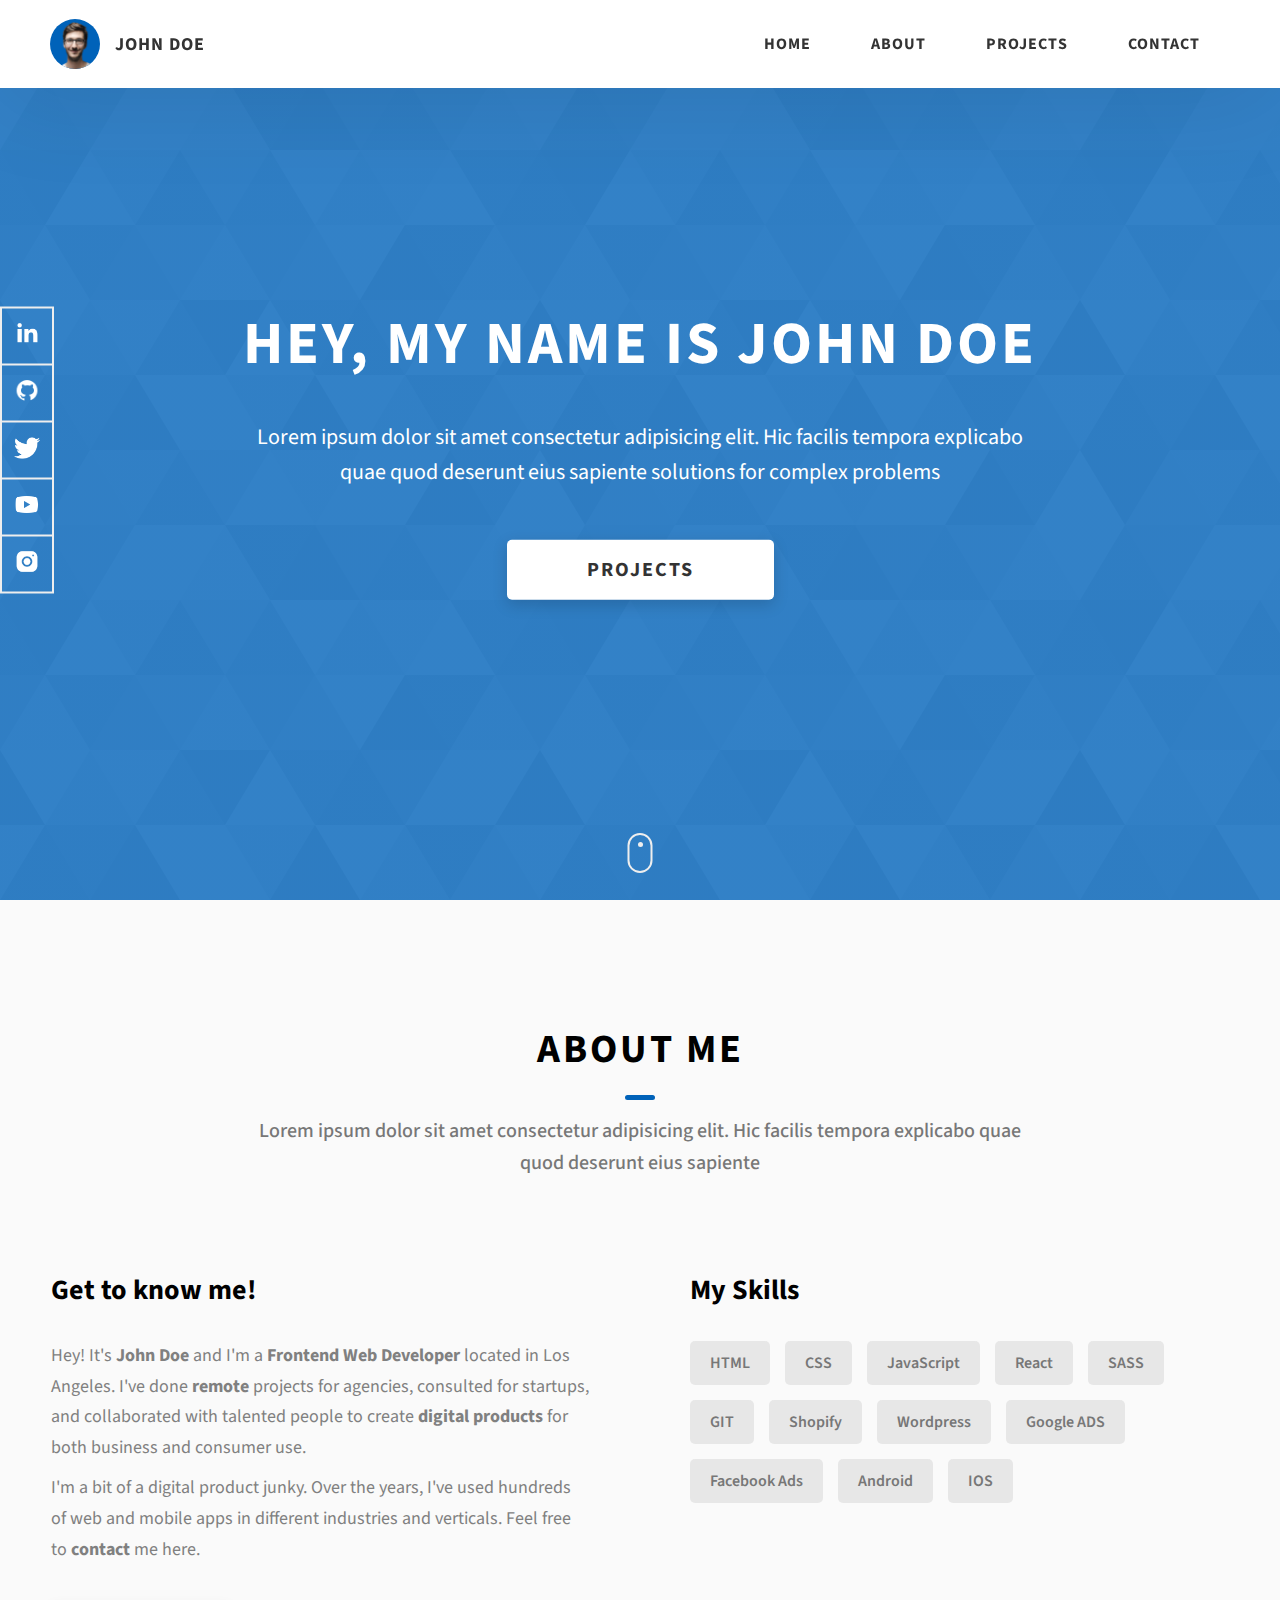
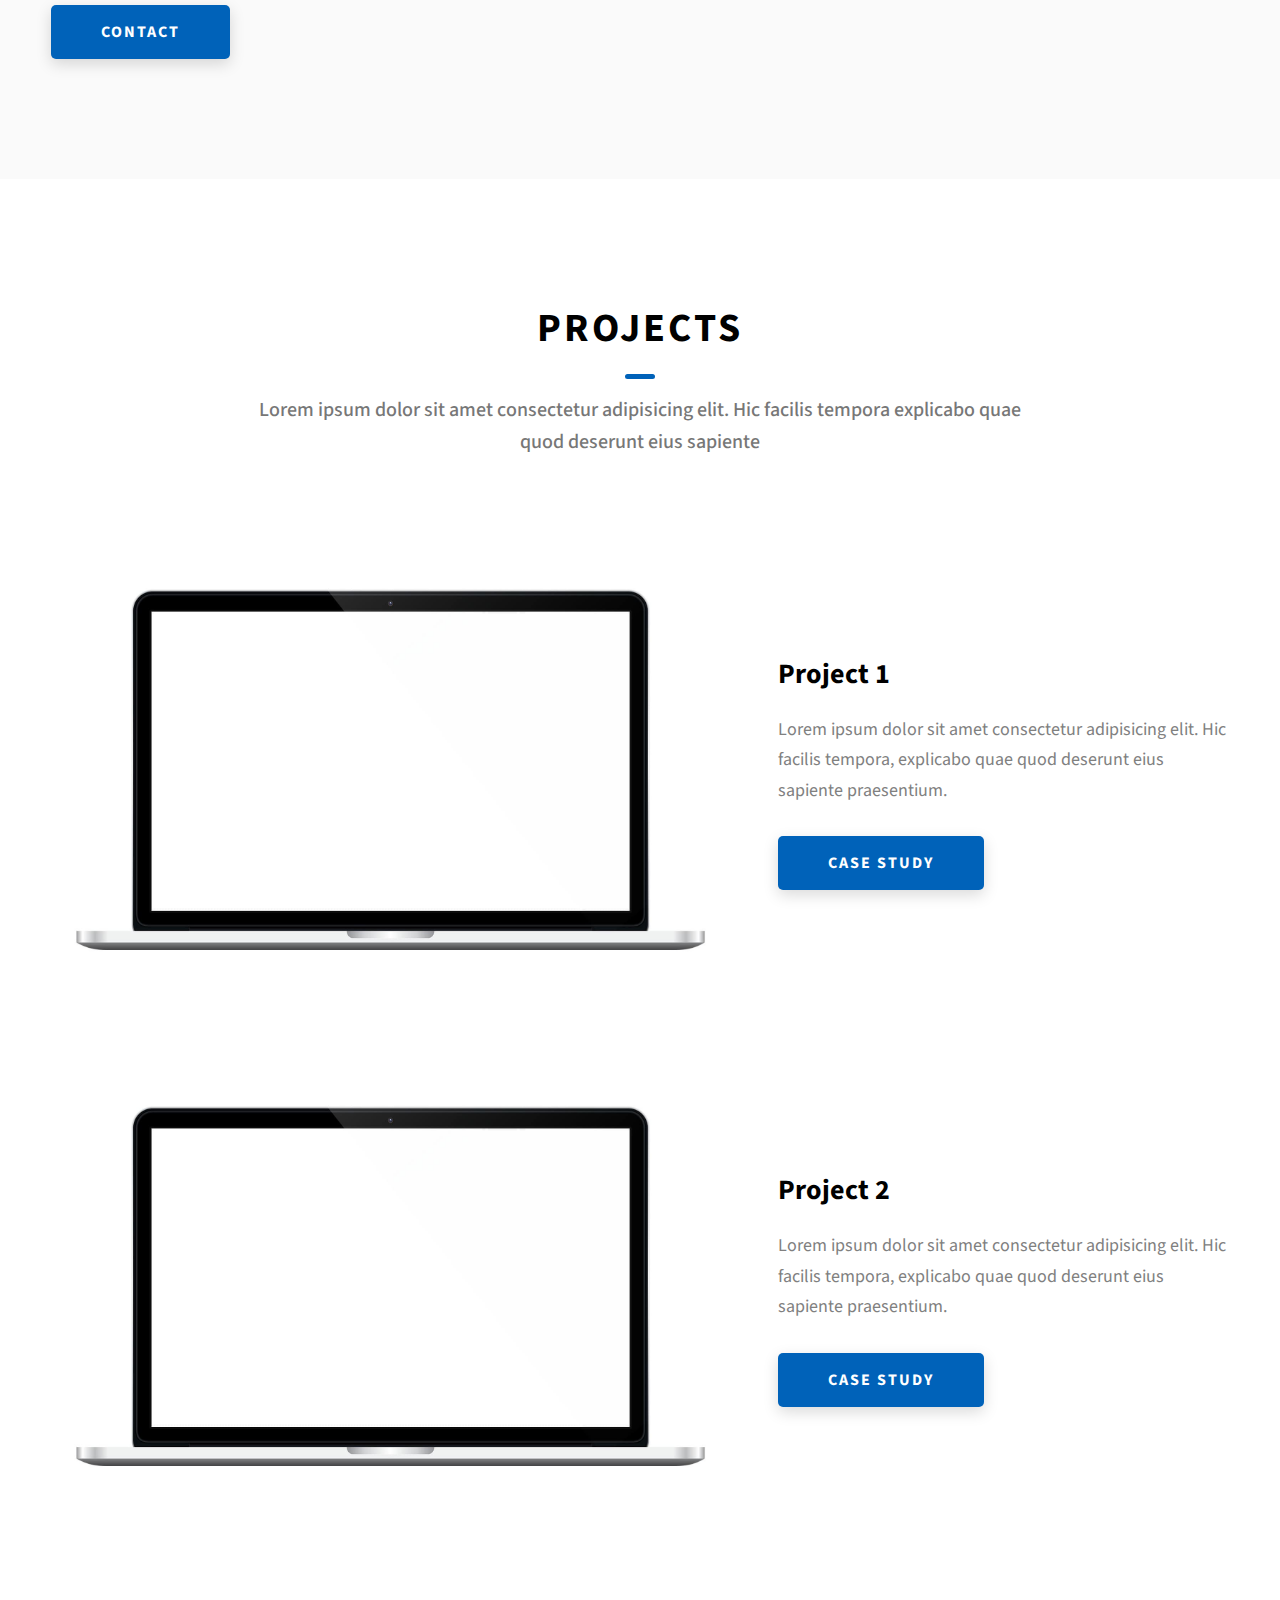
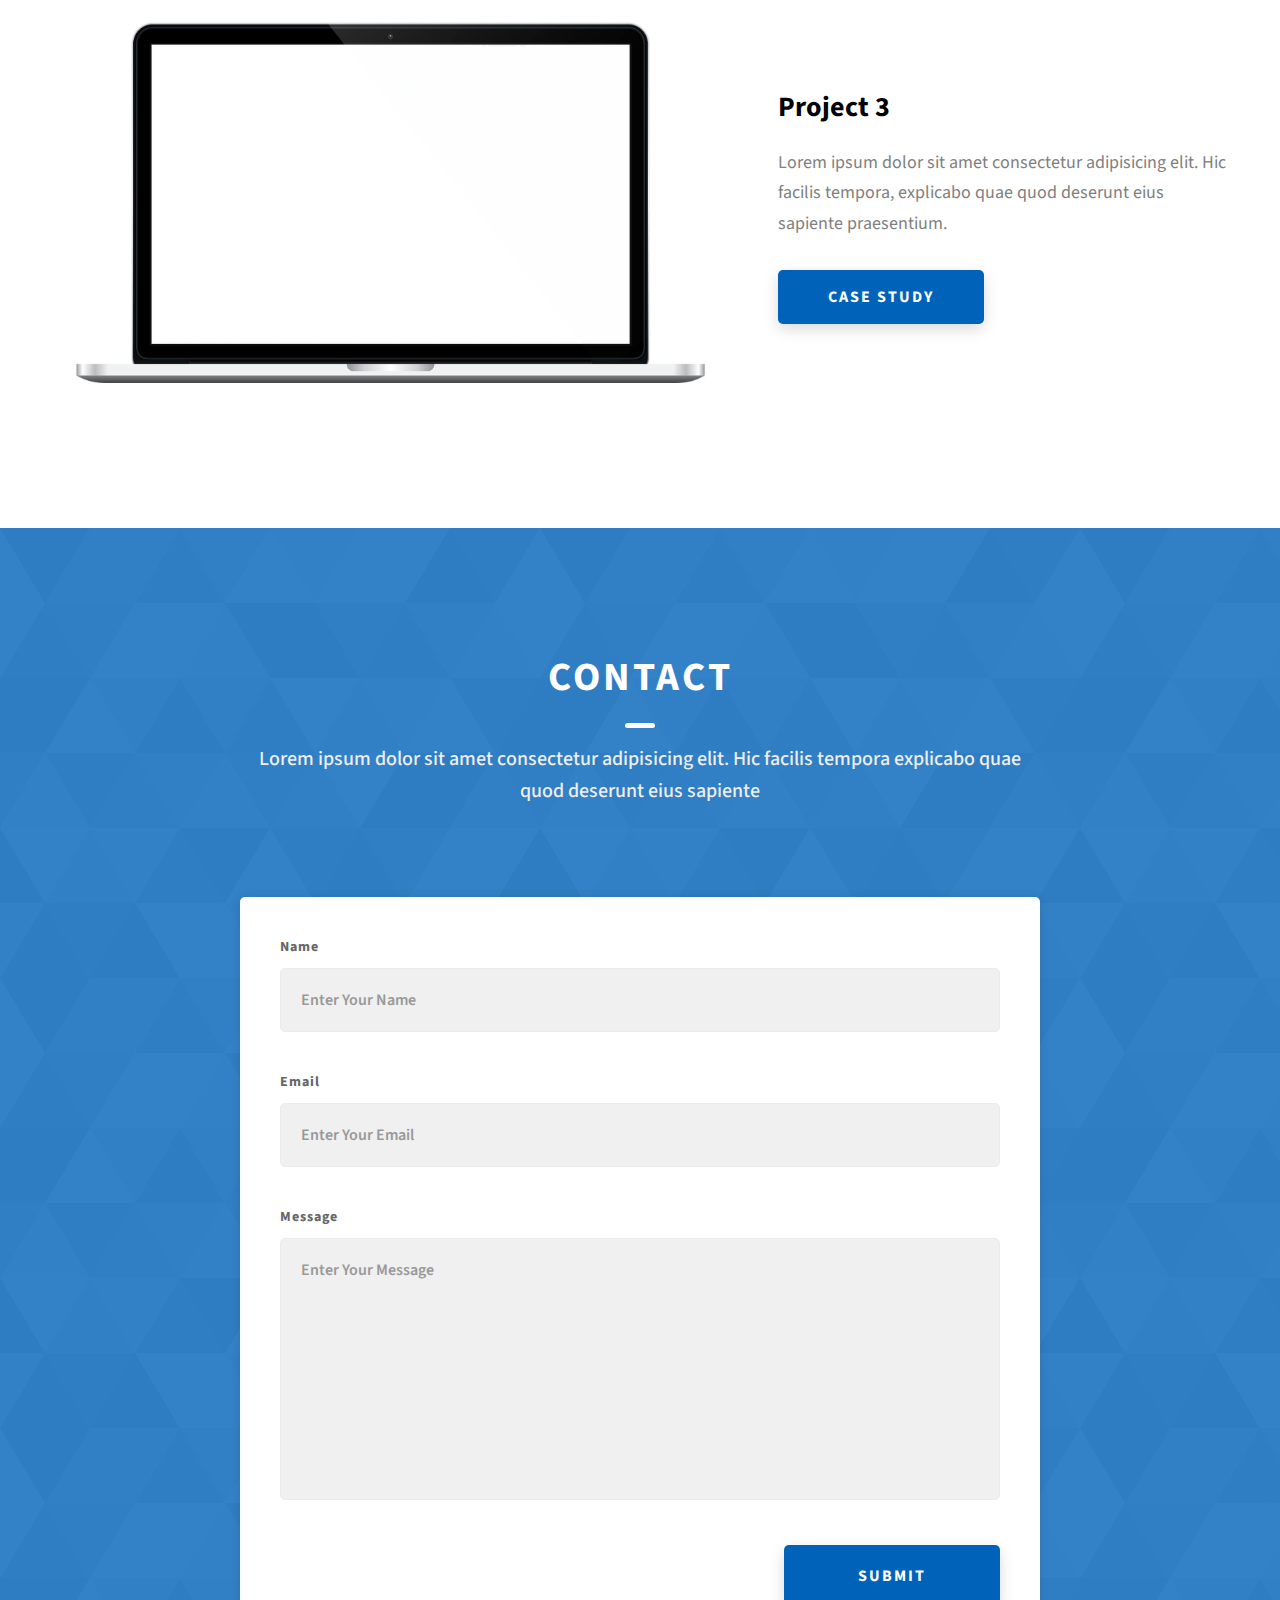
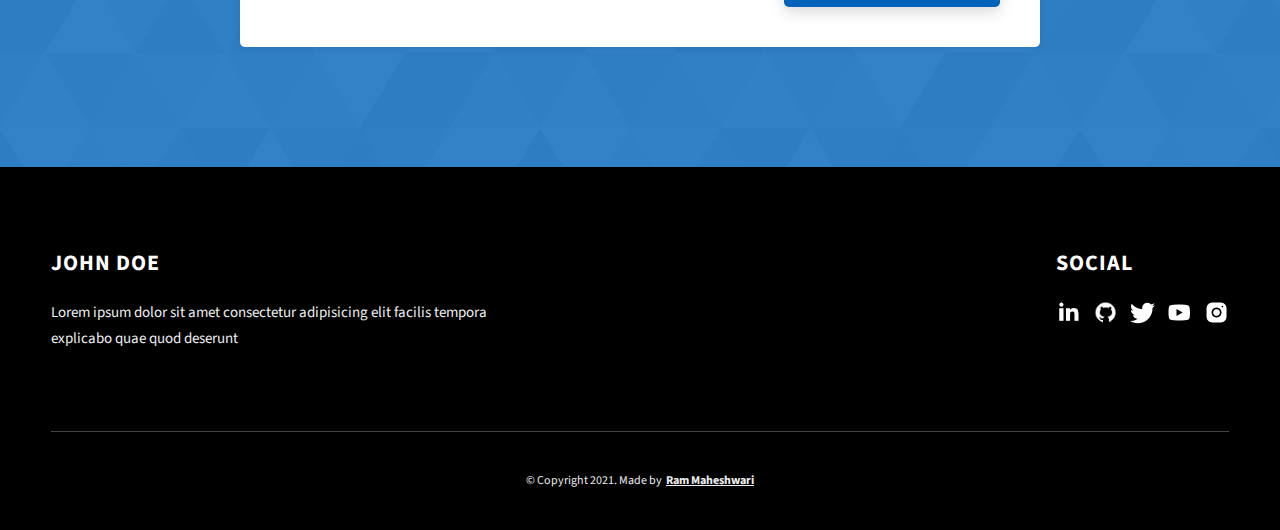
==== index.html @ 20dfd4c6 "initial" ====
<!DOCTYPE html>
<html lang="en">
  <head>
    <meta charset="UTF-8" />
    <meta name="viewport" content="width=device-width, initial-scale=1.0" />
    <meta http-equiv="X-UA-Compatible" content="ie=edge" />
    <title>Dopefolio</title>
    <meta name="description" content="Portfolio Template for Developer" />

    <link rel="stylesheet" href="css/style.css" />

    <link rel="preconnect" href="https://fonts.googleapis.com" />
    <link rel="preconnect" href="https://fonts.gstatic.com" crossorigin />
    <link
      href="https://fonts.googleapis.com/css2?family=Source+Sans+Pro:wght@400;600;700;900&display=swap"
      rel="stylesheet"
    />
  </head>
  <body>
    <header class="header">
      <div class="header__content">
        <div class="header__logo-container">
          <div class="header__logo-img-cont">
            <img
              src="./assets/png/john-doe.png"
              alt="Ram Maheshwari Logo Image"
              class="header__logo-img"
            />
          </div>
          <span class="header__logo-sub">John Doe</span>
        </div>
        <div class="header__main">
          <ul class="header__links">
            <li class="header__link-wrapper">
              <a href="./index.html" class="header__link"> Home </a>
            </li>
            <li class="header__link-wrapper">
              <a href="./index.html#about" class="header__link">About </a>
            </li>
            <li class="header__link-wrapper">
              <a href="./index.html#projects" class="header__link">
                Projects
              </a>
            </li>
            <li class="header__link-wrapper">
              <a href="./index.html#contact" class="header__link"> Contact </a>
            </li>
          </ul>
          <div class="header__main-ham-menu-cont">
            <img
              src="./assets/svg/ham-menu.svg"
              alt="hamburger menu"
              class="header__main-ham-menu"
            />
            <img
              src="./assets/svg/ham-menu-close.svg"
              alt="hamburger menu close"
              class="header__main-ham-menu-close d-none"
            />
          </div>
        </div>
      </div>
      <div class="header__sm-menu">
        <div class="header__sm-menu-content">
          <ul class="header__sm-menu-links">
            <li class="header__sm-menu-link">
              <a href="./index.html"> Home </a>
            </li>

            <li class="header__sm-menu-link">
              <a href="./index.html#about"> About </a>
            </li>

            <li class="header__sm-menu-link">
              <a href="./index.html#projects"> Projects </a>
            </li>

            <li class="header__sm-menu-link">
              <a href="./index.html#contact"> Contact </a>
            </li>
          </ul>
        </div>
      </div>
    </header>
    <section class="home-hero">
      <div class="home-hero__content">
        <h1 class="heading-primary">Hey, My name is John Doe</h1>
        <div class="home-hero__info">
          <p class="text-primary">
            Lorem ipsum dolor sit amet consectetur adipisicing elit. Hic facilis
            tempora explicabo quae quod deserunt eius sapiente solutions for
            complex problems
          </p>
        </div>
        <div class="home-hero__cta">
          <a href="./#projects" class="btn btn--bg">Projects</a>
        </div>
      </div>
      <div class="home-hero__socials">
        <div class="home-hero__social">
          <a href="#" class="home-hero__social-icon-link">
            <img
              src="./assets/png/linkedin-ico.png"
              alt="icon"
              class="home-hero__social-icon"
            />
          </a>
        </div>
        <div class="home-hero__social">
          <a href="#" class="home-hero__social-icon-link">
            <img
              src="./assets/png/github-ico.png"
              alt="icon"
              class="home-hero__social-icon"
            />
          </a>
        </div>
        <div class="home-hero__social">
          <a href="#" class="home-hero__social-icon-link">
            <img
              src="./assets/png/twitter-ico.png"
              alt="icon"
              class="home-hero__social-icon"
            />
          </a>
        </div>
        <div class="home-hero__social">
          <a href="#" class="home-hero__social-icon-link">
            <img
              src="./assets/png/yt-ico.png"
              alt="icon"
              class="home-hero__social-icon"
            />
          </a>
        </div>
        <div class="home-hero__social">
          <a
            href="#"
            class="home-hero__social-icon-link home-hero__social-icon-link--bd-none"
          >
            <img
              src="./assets/png/insta-ico.png"
              alt="icon"
              class="home-hero__social-icon"
            />
          </a>
        </div>
      </div>
      <div class="home-hero__mouse-scroll-cont">
        <div class="mouse"></div>
      </div>
    </section>
    <section id="about" class="about sec-pad">
      <div class="main-container">
        <h2 class="heading heading-sec heading-sec__mb-med">
          <span class="heading-sec__main">About Me</span>
          <span class="heading-sec__sub">
            Lorem ipsum dolor sit amet consectetur adipisicing elit. Hic facilis
            tempora explicabo quae quod deserunt eius sapiente
          </span>
        </h2>
        <div class="about__content">
          <div class="about__content-main">
            <h3 class="about__content-title">Get to know me!</h3>
            <div class="about__content-details">
              <p class="about__content-details-para">
                Hey! It's
                <strong>John Doe</strong>
                and I'm a <strong> Frontend Web Developer </strong> located in
                Los Angeles. I've done
                <strong> remote </strong>
                projects for agencies, consulted for startups, and collaborated
                with talented people to create
                <strong>digital products </strong>
                for both business and consumer use.
              </p>
              <p class="about__content-details-para">
                I'm a bit of a digital product junky. Over the years, I've used
                hundreds of web and mobile apps in different industries and
                verticals. Feel free to
                <strong>contact</strong> me here.
              </p>
            </div>
            <a href="./#contact" class="btn btn--med btn--theme dynamicBgClr"
              >Contact</a
            >
          </div>
          <div class="about__content-skills">
            <h3 class="about__content-title">My Skills</h3>
            <div class="skills">
              <div class="skills__skill">HTML</div>
              <div class="skills__skill">CSS</div>
              <div class="skills__skill">JavaScript</div>
              <div class="skills__skill">React</div>
              <div class="skills__skill">SASS</div>
              <div class="skills__skill">GIT</div>
              <div class="skills__skill">Shopify</div>
              <div class="skills__skill">Wordpress</div>
              <div class="skills__skill">Google ADS</div>
              <div class="skills__skill">Facebook Ads</div>
              <div class="skills__skill">Android</div>
              <div class="skills__skill">IOS</div>
            </div>
          </div>
        </div>
      </div>
    </section>
    <section id="projects" class="projects sec-pad">
      <div class="main-container">
        <h2 class="heading heading-sec heading-sec__mb-bg">
          <span class="heading-sec__main">Projects</span>
          <span class="heading-sec__sub">
            Lorem ipsum dolor sit amet consectetur adipisicing elit. Hic facilis
            tempora explicabo quae quod deserunt eius sapiente
          </span>
        </h2>

        <div class="projects__content">
          <div class="projects__row">
            <div class="projects__row-img-cont">
              <img
                src="./assets/jpeg/project-mockup-example.jpeg"
                alt="Software Screenshot"
                class="projects__row-img"
                loading="lazy"
              />
            </div>
            <div class="projects__row-content">
              <h3 class="projects__row-content-title">Project 1</h3>
              <p class="projects__row-content-desc">
                Lorem ipsum dolor sit amet consectetur adipisicing elit. Hic
                facilis tempora, explicabo quae quod deserunt eius sapiente
                praesentium.
              </p>
              <a
                href="./project-1.html"
                class="btn btn--med btn--theme dynamicBgClr"
                target="_blank"
                >Case Study</a
              >
            </div>
          </div>
          <div class="projects__row">
            <div class="projects__row-img-cont">
              <img
                src="./assets/jpeg/project-mockup-example.jpeg"
                alt="Software Screenshot"
                class="projects__row-img"
                loading="lazy"
              />
            </div>
            <div class="projects__row-content">
              <h3 class="projects__row-content-title">Project 2</h3>
              <p class="projects__row-content-desc">
                Lorem ipsum dolor sit amet consectetur adipisicing elit. Hic
                facilis tempora, explicabo quae quod deserunt eius sapiente
                praesentium.
              </p>
              <a
                href="./project-2.html"
                class="btn btn--med btn--theme dynamicBgClr"
                target="_blank"
                >Case Study</a
              >
            </div>
          </div>
          <div class="projects__row">
            <div class="projects__row-img-cont">
              <img
                src="./assets/jpeg/project-mockup-example.jpeg"
                alt="Software Screenshot"
                class="projects__row-img"
                loading="lazy"
              />
            </div>
            <div class="projects__row-content">
              <h3 class="projects__row-content-title">Project 3</h3>
              <p class="projects__row-content-desc">
                Lorem ipsum dolor sit amet consectetur adipisicing elit. Hic
                facilis tempora, explicabo quae quod deserunt eius sapiente
                praesentium.
              </p>
              <a
                href="./project-3.html"
                class="btn btn--med btn--theme dynamicBgClr"
                target="_blank"
                >Case Study</a
              >
            </div>
          </div>
        </div>
      </div>
    </section>
    <section id="contact" class="contact sec-pad dynamicBg">
      <div class="main-container">
        <h2 class="heading heading-sec heading-sec__mb-med">
          <span class="heading-sec__main heading-sec__main--lt">Contact</span>
          <span class="heading-sec__sub heading-sec__sub--lt">
            Lorem ipsum dolor sit amet consectetur adipisicing elit. Hic facilis
            tempora explicabo quae quod deserunt eius sapiente
          </span>
        </h2>
        <div class="contact__form-container">
          <form action="#" class="contact__form">
            <div class="contact__form-field">
              <label class="contact__form-label" for="name">Name</label>
              <input
                required
                placeholder="Enter Your Name"
                type="text"
                class="contact__form-input"
                name="name"
                id="name"
              />
            </div>
            <div class="contact__form-field">
              <label class="contact__form-label" for="email">Email</label>
              <input
                required
                placeholder="Enter Your Email"
                type="text"
                class="contact__form-input"
                name="email"
                id="email"
              />
            </div>
            <div class="contact__form-field">
              <label class="contact__form-label" for="message">Message</label>
              <textarea
                required
                cols="30"
                rows="10"
                class="contact__form-input"
                placeholder="Enter Your Message"
                name="message"
                id="message"
              ></textarea>
            </div>
            <button type="submit" class="btn btn--theme contact__btn">
              Submit
            </button>
          </form>
        </div>
      </div>
    </section>
    <footer class="main-footer">
      <div class="main-container">
        <div class="main-footer__upper">
          <div class="main-footer__row main-footer__row-1">
            <h2 class="heading heading-sm main-footer__heading-sm">
              <span>Social</span>
            </h2>
            <div class="main-footer__social-cont">
              <a target="_blank" rel="noreferrer" href="#">
                <img
                  class="main-footer__icon"
                  src="./assets/png/linkedin-ico.png"
                  alt="icon"
                />
              </a>
              <a target="_blank" rel="noreferrer" href="#">
                <img
                  class="main-footer__icon"
                  src="./assets/png/github-ico.png"
                  alt="icon"
                />
              </a>
              <a target="_blank" rel="noreferrer" href="#">
                <img
                  class="main-footer__icon"
                  src="./assets/png/twitter-ico.png"
                  alt="icon"
                />
              </a>
              <a target="_blank" rel="noreferrer" href="#">
                <img
                  class="main-footer__icon"
                  src="./assets/png/yt-ico.png"
                  alt="icon"
                />
              </a>
              <a target="_blank" rel="noreferrer" href="#">
                <img
                  class="main-footer__icon main-footer__icon--mr-none"
                  src="./assets/png/insta-ico.png"
                  alt="icon"
                />
              </a>
            </div>
          </div>
          <div class="main-footer__row main-footer__row-2">
            <h4 class="heading heading-sm text-lt">John Doe</h4>
            <p class="main-footer__short-desc">
              Lorem ipsum dolor sit amet consectetur adipisicing elit facilis
              tempora explicabo quae quod deserunt
            </p>
          </div>
        </div>

        <!-- If you give me some credit or shoutout here by linking to my website, then it will be a big thing for me and will help me a lot :) -->
        <div class="main-footer__lower">
          &copy; Copyright 2021. Made by
          <a rel="noreferrer" target="_blank" href="https://rammaheshwari.com"
            >Ram Maheshwari</a
          >
        </div>
      </div>
    </footer>

    <script src="./index.js"></script>
  </body>
</html>
---- css/style.css ----
/*
0 - 600px:      Phone
600 - 900px:    Tablet portrait
900 - 1200px:   Tablet landscape
[1200 - 1800] is where our normal styles apply
1800px + :      Big desktop
$breakpoint arguement choices:
- phone
- tab-port
- tab-land
- big-desktop

Inside media queries 1em is always 16px i.e 1em = 16px at every screen size only inside media queries
*/
*,
*::after,
*::before {
  margin: 0;
  padding: 0;
  box-sizing: inherit;
  font-family: inherit; }

html {
  font-size: 62.5%;
  scroll-behavior: smooth; }
  @media only screen and (max-width: 75em) {
    html {
      font-size: 59%; } }
  @media only screen and (max-width: 56.25em) {
    html {
      font-size: 56%; } }
  @media only screen and (min-width: 112.5em) {
    html {
      font-size: 65%; } }

body {
  box-sizing: border-box;
  position: relative;
  line-height: 1.5;
  font-family: sans-serif;
  overflow-x: hidden;
  overflow-y: scroll;
  font-family: 'Source Sans Pro', sans-serif; }

a {
  text-decoration: none;
  color: inherit; }

li {
  list-style: none; }

input:focus,
button:focus,
a:focus,
textarea:focus {
  outline: none; }

button {
  border: none;
  cursor: pointer; }

textarea {
  resize: none; }

.heading-primary {
  font-size: 6rem;
  text-transform: uppercase;
  letter-spacing: 3px;
  text-align: center; }
  @media only screen and (max-width: 37.5em) {
    .heading-primary {
      font-size: 4.5rem; } }

.heading-sec__mb-bg {
  margin-bottom: 11rem; }
  @media only screen and (max-width: 56.25em) {
    .heading-sec__mb-bg {
      margin-bottom: 8rem; } }

.heading-sec__mb-med {
  margin-bottom: 9rem; }
  @media only screen and (max-width: 56.25em) {
    .heading-sec__mb-med {
      margin-bottom: 8rem; } }

.heading-sec__main {
  display: block;
  font-size: 4rem;
  text-transform: uppercase;
  letter-spacing: 1px;
  letter-spacing: 3px;
  text-align: center;
  margin-bottom: 3.5rem;
  position: relative; }
  .heading-sec__main--lt {
    color: #fff; }
    .heading-sec__main--lt::after {
      content: '';
      background: #fff !important; }
  .heading-sec__main::after {
    content: '';
    position: absolute;
    top: calc(100% + 1.5rem);
    height: 5px;
    width: 3rem;
    background: #0062b9;
    left: 50%;
    transform: translateX(-50%);
    border-radius: 5px; }
    @media only screen and (max-width: 37.5em) {
      .heading-sec__main::after {
        top: calc(100% + 1.2rem); } }

.heading-sec__sub {
  display: block;
  text-align: center;
  color: #777;
  font-size: 2rem;
  font-weight: 500;
  max-width: 80rem;
  margin: auto;
  line-height: 1.6; }
  @media only screen and (max-width: 37.5em) {
    .heading-sec__sub {
      font-size: 1.8rem; } }
  .heading-sec__sub--lt {
    color: #eee; }

.heading-sm {
  font-size: 2.2rem;
  text-transform: uppercase;
  letter-spacing: 1px; }

.main-container {
  max-width: 120rem;
  margin: auto;
  width: 92%; }

.btn {
  background: #fff;
  color: #333;
  text-transform: uppercase;
  letter-spacing: 2px;
  display: inline-block;
  font-weight: 700;
  border-radius: 5px;
  box-shadow: 0 5px 15px 0 rgba(0, 0, 0, 0.15);
  transition: transform .3s; }
  .btn:hover {
    transform: translateY(-3px); }
  .btn--bg {
    padding: 1.5rem 8rem;
    font-size: 2rem; }
  .btn--med {
    padding: 1.5rem 5rem;
    font-size: 1.6rem; }
  .btn--theme {
    background: #0062b9;
    color: #fff; }
  .btn--theme-inv {
    color: #0062b9;
    background: #fff;
    border: 2px solid #0062b9;
    box-shadow: none;
    padding: calc(1.5rem - 2px) calc(5rem - 2px); }

.sec-pad {
  padding: 12rem 0; }
  @media only screen and (max-width: 56.25em) {
    .sec-pad {
      padding: 8rem 0; } }

.text-primary {
  color: #fff;
  font-size: 2.2rem;
  text-align: center;
  width: 100%;
  line-height: 1.6; }
  @media only screen and (max-width: 37.5em) {
    .text-primary {
      font-size: 2rem; } }

.d-none {
  display: none; }

.home-hero {
  color: #fff;
  background: linear-gradient(to right, rgba(0, 98, 185, 0.8), rgba(0, 98, 185, 0.8)), url(../../assets/svg/common-bg.svg);
  background-position: center;
  height: 100vh;
  min-height: 80rem;
  max-height: 120rem;
  position: relative; }
  @media only screen and (max-width: 37.5em) {
    .home-hero {
      height: unset;
      min-height: unset; } }
  .home-hero__socials {
    position: absolute;
    top: 50%;
    border: 2px solid #eee;
    border-left: 2px solid #eee;
    transform: translateY(-50%); }
    @media only screen and (max-width: 56.25em) {
      .home-hero__socials {
        display: none; } }
  .home-hero__mouse-scroll-cont {
    position: absolute;
    bottom: 3%;
    left: 50%;
    transform: translateX(-50%); }
    @media only screen and (max-width: 37.5em) {
      .home-hero__mouse-scroll-cont {
        display: none; } }
  .home-hero__social {
    width: 5rem; }
  .home-hero__social-icon-link {
    width: 100%;
    display: block;
    padding: 1.2rem;
    border-bottom: 2px solid #eee;
    transition: background .3s; }
    .home-hero__social-icon-link:hover {
      background: rgba(255, 255, 255, 0.1); }
    .home-hero__social-icon-link--bd-none {
      border-bottom: 0; }
  .home-hero__social-icon {
    width: 100%; }
  .home-hero__content {
    position: absolute;
    top: 50%;
    left: 50%;
    transform: translate(-50%, -50%);
    max-width: 90rem;
    width: 92%; }
    @media only screen and (max-width: 37.5em) {
      .home-hero__content {
        padding: 19rem 0 13rem 0;
        margin: auto;
        position: static;
        transform: translate(0, 0); } }
  .home-hero__info {
    margin: 3rem auto 0 auto;
    max-width: 80rem; }
  .home-hero__cta {
    margin-top: 5rem;
    text-align: center; }

.about {
  background: #fafafa; }
  .about__content {
    display: grid;
    grid-template-columns: 1fr 1fr;
    grid-gap: 10rem; }
    @media only screen and (max-width: 56.25em) {
      .about__content {
        grid-template-columns: 1fr;
        grid-gap: 8rem; } }
    .about__content-title {
      font-weight: 700;
      font-size: 2.8rem;
      margin-bottom: 3rem; }
      @media only screen and (max-width: 37.5em) {
        .about__content-title {
          font-size: 2.4rem; } }
    .about__content-details-para {
      font-size: 1.8rem;
      color: grey;
      max-width: 60rem;
      line-height: 1.7;
      margin-bottom: 1rem; }
      .about__content-details-para--hl {
        font-weight: 700;
        margin: 0 3px; }
      .about__content-details-para:last-child {
        margin-bottom: 4rem; }

.projects__row {
  display: grid;
  grid-template-columns: 1.5fr 1fr;
  grid-gap: 5rem;
  margin-bottom: 11rem; }
  @media only screen and (max-width: 56.25em) {
    .projects__row {
      grid-template-columns: 1fr;
      grid-gap: 2rem;
      margin-bottom: 8rem; } }
  @media only screen and (max-width: 56.25em) {
    .projects__row {
      text-align: center; } }
  .projects__row:last-child {
    margin-bottom: 0; }
  .projects__row-img-cont {
    overflow: hidden; }
  .projects__row-img {
    width: 100%;
    display: block;
    object-fit: cover; }
  .projects__row-content {
    padding: 2rem 0;
    display: flex;
    justify-content: center;
    flex-direction: column;
    align-items: flex-start; }
    @media only screen and (max-width: 56.25em) {
      .projects__row-content {
        align-items: center; } }
    .projects__row-content-title {
      font-weight: 700;
      font-size: 2.8rem;
      margin-bottom: 2rem; }
      @media only screen and (max-width: 37.5em) {
        .projects__row-content-title {
          font-size: 2.4rem; } }
    .projects__row-content-desc {
      font-size: 1.8rem;
      color: grey;
      max-width: 60rem;
      line-height: 1.7;
      margin-bottom: 3rem; }
      @media only screen and (max-width: 37.5em) {
        .projects__row-content-desc {
          font-size: 1.7rem; } }

.contact {
  background: linear-gradient(to right, rgba(0, 98, 185, 0.8), rgba(0, 98, 185, 0.8)), url(../../assets/svg/common-bg.svg);
  background-size: cover;
  background-position: center; }
  .contact__form-container {
    box-shadow: 0 0 10px rgba(0, 0, 0, 0.1);
    background: white;
    padding: 4rem;
    margin-top: 6rem;
    max-width: 80rem;
    text-align: right;
    width: 95%;
    border-radius: 5px;
    margin: 5rem auto 0 auto; }
    @media only screen and (max-width: 37.5em) {
      .contact__form-container {
        padding: 3rem; } }
  .contact__form-field {
    margin-bottom: 4rem; }
    @media only screen and (max-width: 37.5em) {
      .contact__form-field {
        margin-bottom: 3rem; } }
  .contact__form-label {
    color: #666;
    font-size: 1.4rem;
    letter-spacing: 1px;
    font-weight: 700;
    margin-bottom: 1rem;
    display: block;
    text-align: left; }
  .contact__form-input {
    color: #333;
    padding: 2rem;
    width: 100%;
    border: 1px solid #ebebeb;
    font-size: 1.6rem;
    letter-spacing: 0px;
    background: #f0f0f0;
    border-radius: 5px;
    font-weight: 600;
    /* Code for Modern Browsers */
    /* Code for WebKit, Blink, Edge */
    /* Code for Internet Explorer 10-11 */
    /* Code for Microsoft Edge */
    /* Code for Mozilla Firefox 4 to 18 */
    /* Code for Mozilla Firefox 19+ */ }
    .contact__form-input::placeholder {
      color: #999;
      font-weight: 600;
      font-size: 1.6rem; }
    .contact__form-input::-webkit-input-placeholder {
      color: #999;
      font-weight: 600;
      font-size: 1.6rem; }
    .contact__form-input:-ms-input-placeholder {
      color: #999;
      font-weight: 600;
      font-size: 1.6rem; }
    .contact__form-input::-ms-input-placeholder {
      color: #999;
      font-weight: 600;
      font-size: 1.6rem; }
    .contact__form-input:-moz-placeholder {
      opacity: 1;
      color: #999;
      font-weight: 600;
      font-size: 1.6rem; }
    .contact__form-input::-moz-placeholder {
      opacity: 1;
      color: #999;
      font-weight: 600;
      font-size: 1.6rem; }
  .contact__btn {
    width: 30%;
    padding: 2rem 4rem;
    font-size: 1.6rem; }
    @media only screen and (max-width: 37.5em) {
      .contact__btn {
        width: 100%; } }

.project-cs-hero {
  color: #fff;
  background: linear-gradient(to right, rgba(0, 98, 185, 0.8), rgba(0, 98, 185, 0.8)), url(../../assets/svg/common-bg.svg);
  background-size: cover;
  background-position: center;
  position: relative; }
  @media only screen and (max-width: 37.5em) {
    .project-cs-hero {
      height: unset;
      min-height: unset; } }
  .project-cs-hero__content {
    padding: 25rem 0 17rem 0;
    max-width: 90rem;
    width: 92%;
    margin: auto; }
    @media only screen and (max-width: 37.5em) {
      .project-cs-hero__content {
        padding: 19rem 0 13rem 0;
        margin: auto;
        position: static;
        transform: translate(0, 0); } }
  .project-cs-hero__info {
    margin: 3rem auto 0 auto;
    max-width: 80rem; }
  .project-cs-hero__cta {
    margin-top: 5rem;
    text-align: center; }

.project-details__content {
  padding: 8rem 0;
  max-width: 90rem;
  margin: auto; }
  .project-details__content-title {
    font-weight: 700;
    font-size: 2.8rem;
    margin-bottom: 3rem; }
    @media only screen and (max-width: 37.5em) {
      .project-details__content-title {
        font-size: 2.4rem; } }

.project-details__showcase-img-cont {
  width: 100%;
  margin-bottom: 6rem; }

.project-details__showcase-img {
  width: 100%; }

.project-details__content-main {
  width: 100%;
  max-width: 70rem;
  margin: auto; }

.project-details__desc {
  margin: 0 0 7rem 0; }
  .project-details__desc-para {
    font-size: 1.8rem;
    line-height: 1.7;
    color: grey;
    margin-bottom: 2rem; }

.project-details__tools-used {
  margin: 0 0 7rem 0; }
  .project-details__tools-used-list {
    display: flex;
    flex-wrap: wrap; }
  .project-details__tools-used-item {
    padding: 1rem 2rem;
    margin-bottom: 1.5rem;
    margin-right: 1.5rem;
    font-size: 1.6rem;
    background: rgba(153, 153, 153, 0.2);
    border-radius: 5px;
    font-weight: 600;
    color: #777; }

.project-details__links {
  margin: 0 0; }
  .project-details__links-btn {
    margin-right: 2rem; }
    @media only screen and (max-width: 37.5em) {
      .project-details__links-btn {
        margin-right: 0;
        width: 70%;
        margin-bottom: 2rem;
        text-align: center; } }
    .project-details__links-btn:last-child {
      margin: 0; }
      @media only screen and (max-width: 37.5em) {
        .project-details__links-btn:last-child {
          margin: 0; } }

.header {
  position: fixed;
  width: 100%;
  z-index: 1000;
  background: #000;
  background: #fff;
  box-shadow: 0 10px 100px rgba(0, 0, 0, 0.1); }
  .header__content {
    display: flex;
    align-items: center;
    justify-content: space-between;
    padding: 1rem 5rem; }
    @media only screen and (max-width: 56.25em) {
      .header__content {
        padding: 0 2rem; } }
  .header__logo-container {
    display: flex;
    align-items: center;
    cursor: pointer;
    color: #333;
    transition: color .3s; }
    .header__logo-container:hover {
      color: #0062b9; }
  .header__logo-img-cont {
    width: 5rem;
    height: 5rem;
    border-radius: 50px;
    overflow: hidden;
    margin-right: 1.5rem;
    background: #0062b9; }
    @media only screen and (max-width: 56.25em) {
      .header__logo-img-cont {
        width: 4.5rem;
        height: 4.5rem;
        margin-right: 1.2rem; } }
  .header__logo-img {
    width: 100%;
    height: 100%;
    object-fit: cover;
    object-position: center;
    display: block; }
  .header__logo-sub {
    font-size: 1.8rem;
    text-transform: uppercase;
    font-weight: 700;
    letter-spacing: 1px; }
  .header__links {
    display: flex; }
    @media only screen and (max-width: 37.5em) {
      .header__links {
        display: none; } }
  .header__link {
    padding: 2.2rem 3rem;
    display: inline-block;
    font-size: 1.6rem;
    color: #333;
    text-transform: uppercase;
    letter-spacing: 1px;
    font-weight: 700;
    transition: color .3s; }
    .header__link:hover {
      color: #0062b9; }
    @media only screen and (max-width: 56.25em) {
      .header__link {
        padding: 3rem 1.8rem;
        font-size: 1.5rem; } }
  .header__main-ham-menu-cont {
    display: none;
    width: 3rem;
    padding: 2.2rem 0; }
    @media only screen and (max-width: 37.5em) {
      .header__main-ham-menu-cont {
        display: block; } }
  .header__main-ham-menu {
    width: 100%; }
  .header__main-ham-menu-close {
    width: 100%; }
  .header__sm-menu {
    background: #fff;
    position: absolute;
    width: 100%;
    top: 100%;
    visibility: hidden;
    opacity: 0;
    transition: all .3s;
    box-shadow: 0px 5px 5px 0px rgba(0, 0, 0, 0.1);
    -webkit-box-shadow: 0px 5px 5px 0px rgba(0, 0, 0, 0.1);
    -moz-box-shadow: 0px 5px 5px 0px rgba(0, 0, 0, 0.1); }
    .header__sm-menu--active {
      visibility: hidden;
      opacity: 0; }
      @media only screen and (max-width: 37.5em) {
        .header__sm-menu--active {
          visibility: visible;
          opacity: 1; } }
  .header__sm-menu-link a {
    display: block;
    text-decoration: none;
    padding: 2.5rem 3rem;
    font-size: 1.6rem;
    color: #333;
    text-align: right;
    border-bottom: 1px solid #eee;
    font-weight: 700;
    text-transform: uppercase;
    letter-spacing: 2px;
    transition: color .3s; }
    .header__sm-menu-link a:hover {
      color: #0062b9; }
  .header__sm-menu-link:first-child a {
    border-top: 1px solid #eee; }
  .header__sm-menu-link-last {
    border-bottom: 0; }

.main-footer {
  background: #000;
  color: #fff; }
  .main-footer__upper {
    display: flex;
    justify-content: space-between;
    padding: 8rem 0; }
    @media only screen and (max-width: 56.25em) {
      .main-footer__upper {
        padding: 6rem 0; } }
    @media only screen and (max-width: 37.5em) {
      .main-footer__upper {
        display: block; } }
  .main-footer__row-1 {
    order: 2; }
    @media only screen and (max-width: 56.25em) {
      .main-footer__row-1 {
        margin-bottom: 5rem; } }
  .main-footer__row-2 {
    width: 40%;
    order: 1;
    max-width: 50rem; }
    @media only screen and (max-width: 56.25em) {
      .main-footer__row-2 {
        width: 100%; } }
  .main-footer__short-desc {
    margin-top: 2rem;
    color: #eee;
    font-size: 1.5rem;
    line-height: 1.7; }
  .main-footer__social-cont {
    margin-top: 2rem; }
  .main-footer__icon {
    margin-right: 1rem;
    width: 2.5rem; }
    .main-footer__icon--mr-none {
      margin-right: 0; }
  .main-footer__lower {
    padding: 4rem 0;
    border-top: 1px solid #444;
    color: #eee;
    font-size: 1.2rem;
    text-align: left;
    text-align: center; }
    .main-footer__lower a {
      text-decoration: underline;
      font-weight: bold;
      margin-left: 2px; }
    @media only screen and (max-width: 56.25em) {
      .main-footer__lower {
        padding: 3.5rem 0; } }

.skills {
  display: flex;
  flex-wrap: wrap; }
  .skills__skill {
    padding: 1rem 2rem;
    margin-bottom: 1.5rem;
    margin-right: 1.5rem;
    font-size: 1.6rem;
    background: rgba(153, 153, 153, 0.2);
    border-radius: 5px;
    font-weight: 600;
    color: #777; }

.mouse {
  width: 25px;
  height: 40px;
  border: 2px solid #eee;
  border-radius: 60px;
  position: relative;
  overflow: hidden; }
  .mouse::before {
    content: '';
    width: 5px;
    height: 5px;
    position: absolute;
    top: 7px;
    left: 50%;
    transform: translateX(-50%);
    background-color: #eee;
    border-radius: 50%;
    opacity: 1;
    animation: wheel 1.3s infinite;
    -webkit-animation: wheel 1.3s infinite; }

@keyframes wheel {
  to {
    opacity: 0;
    top: 27px; } }

@-webkit-keyframes wheel {
  to {
    opacity: 0;
    top: 27px; } }
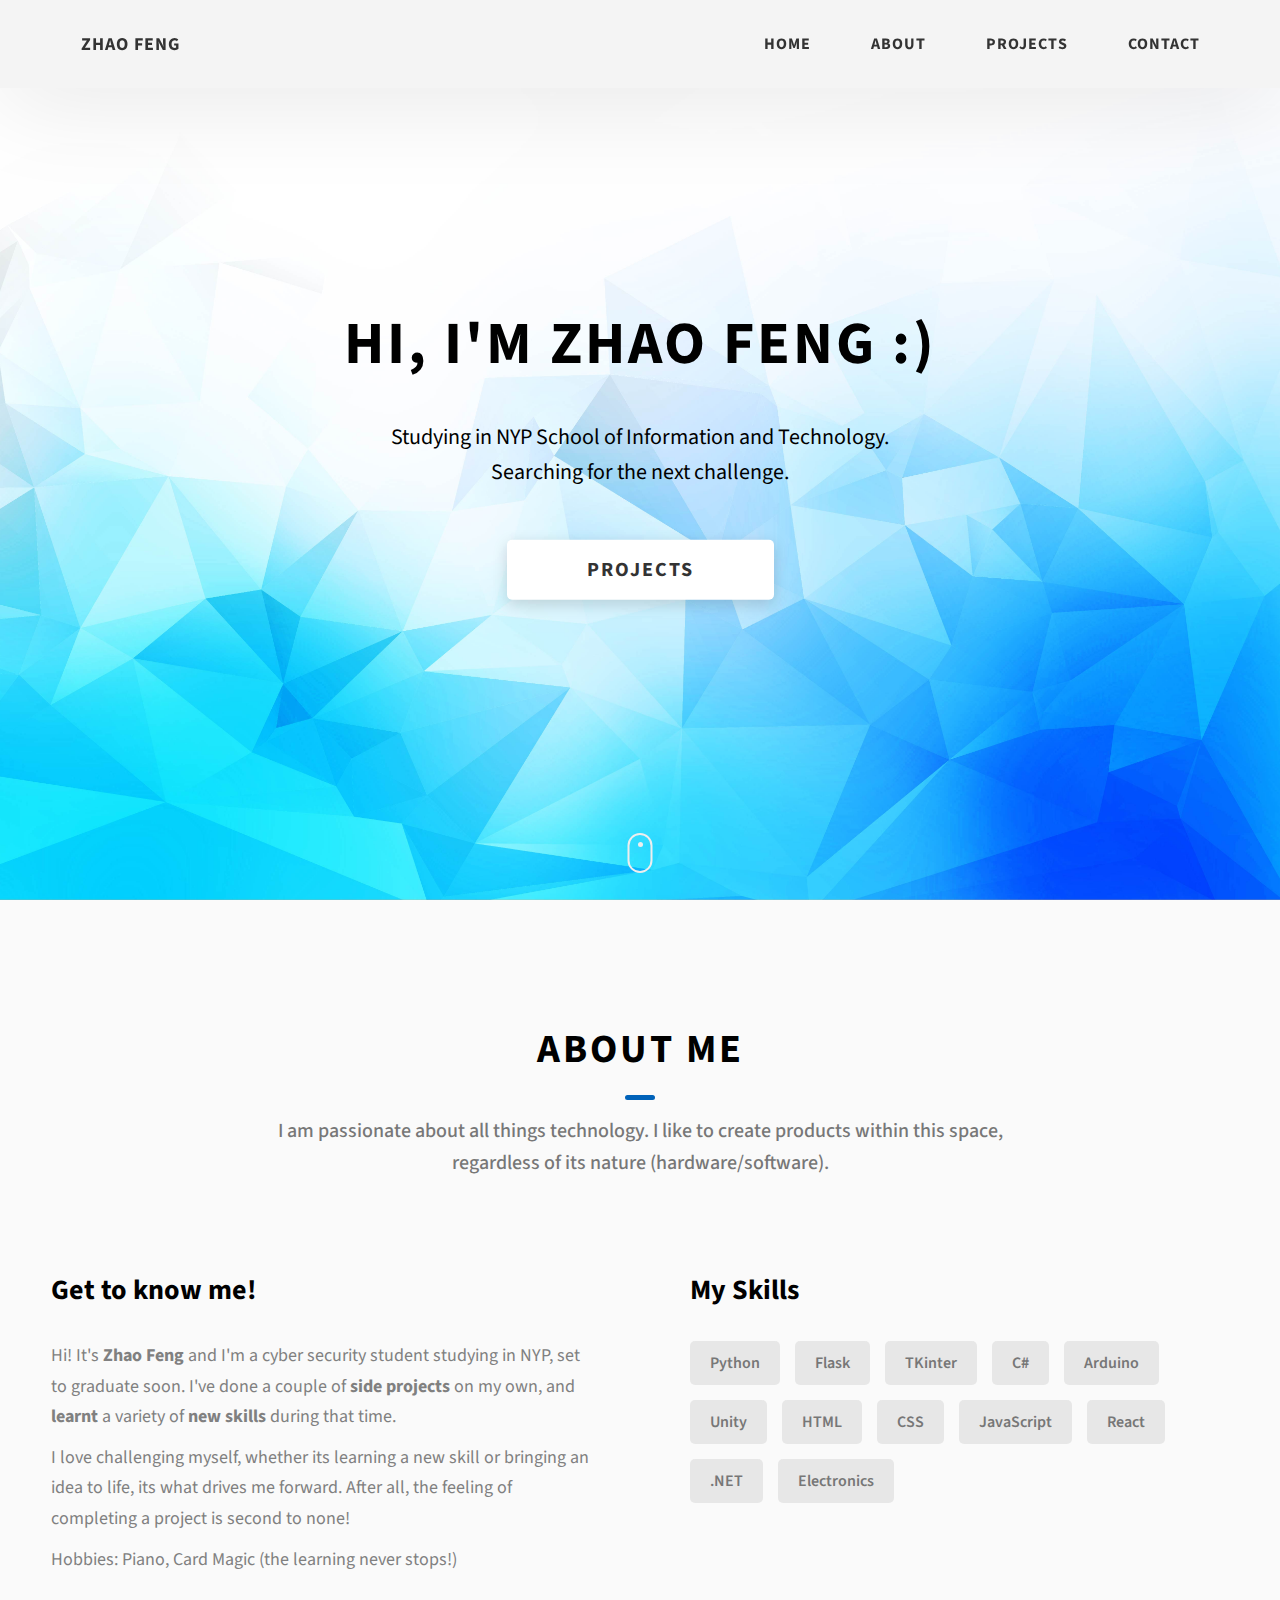
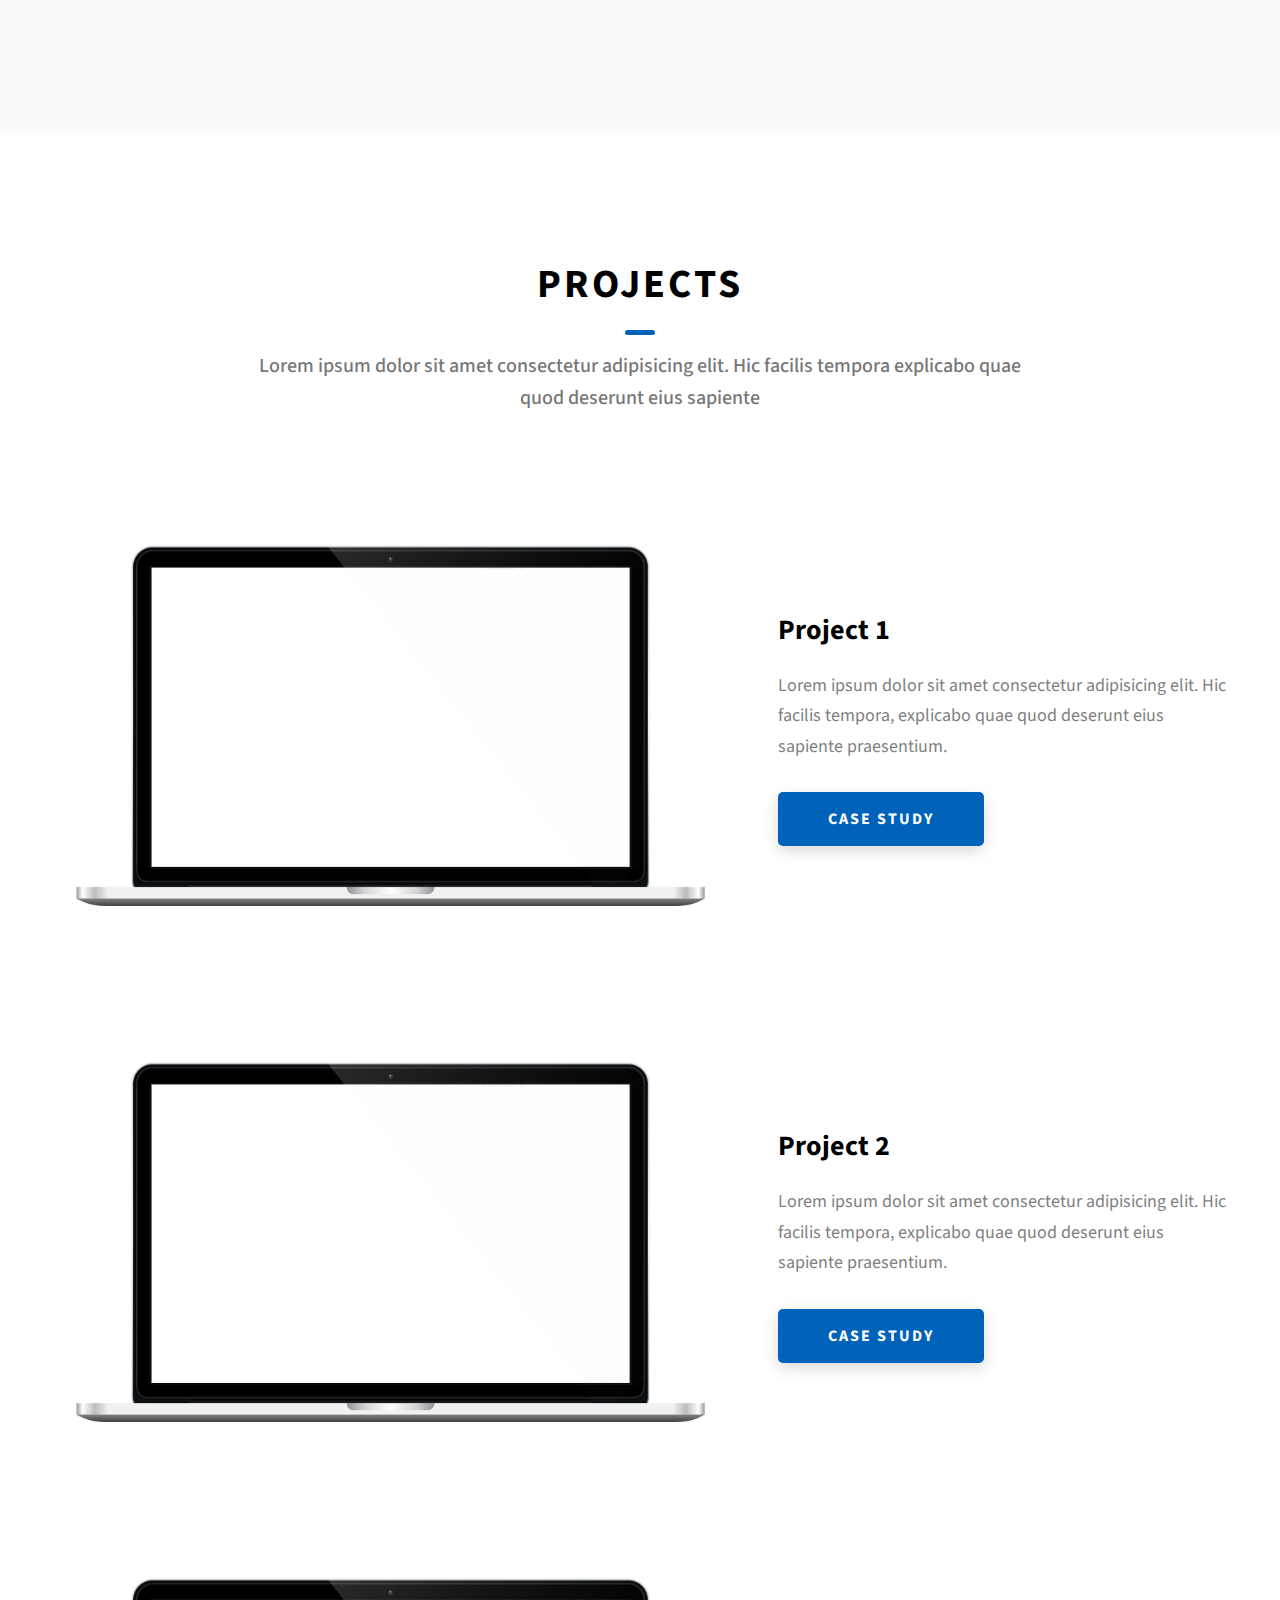
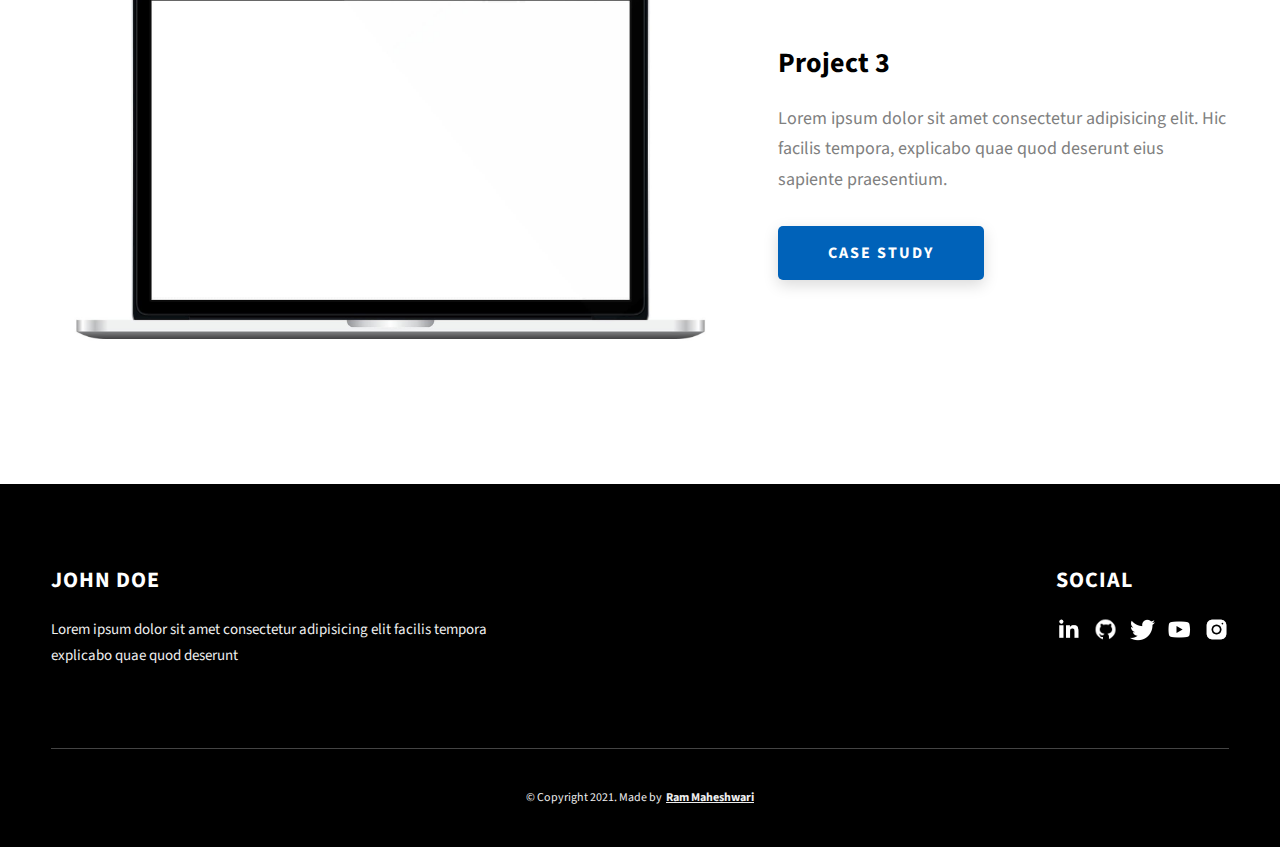
==== commit 4172de2e: "completed till about me" ====
--- a/index.html
+++ b/index.html
@@ -4,7 +4,7 @@
     <meta charset="UTF-8" />
     <meta name="viewport" content="width=device-width, initial-scale=1.0" />
     <meta http-equiv="X-UA-Compatible" content="ie=edge" />
-    <title>Dopefolio</title>
+    <title>Zhao Feng | Portfolio</title>
     <meta name="description" content="Portfolio Template for Developer" />
 
     <link rel="stylesheet" href="css/style.css" />
@@ -20,14 +20,7 @@
     <header class="header">
       <div class="header__content">
         <div class="header__logo-container">
-          <div class="header__logo-img-cont">
-            <img
-              src="./assets/png/john-doe.png"
-              alt="Ram Maheshwari Logo Image"
-              class="header__logo-img"
-            />
-          </div>
-          <span class="header__logo-sub">John Doe</span>
+          <span class="header__logo-sub">Zhao Feng</span>
         </div>
         <div class="header__main">
           <ul class="header__links">
@@ -84,66 +77,17 @@
     </header>
     <section class="home-hero">
       <div class="home-hero__content">
-        <h1 class="heading-primary">Hey, My name is John Doe</h1>
+        <h1 class="heading-primary">Hi, I'm zhao feng :)</h1>
         <div class="home-hero__info">
           <p class="text-primary">
-            Lorem ipsum dolor sit amet consectetur adipisicing elit. Hic facilis
-            tempora explicabo quae quod deserunt eius sapiente solutions for
-            complex problems
+            Studying in NYP School of Information and Technology.
+          </p>
+          <p class="text-primary">
+            Searching for the next challenge. 
           </p>
         </div>
         <div class="home-hero__cta">
           <a href="./#projects" class="btn btn--bg">Projects</a>
-        </div>
-      </div>
-      <div class="home-hero__socials">
-        <div class="home-hero__social">
-          <a href="#" class="home-hero__social-icon-link">
-            <img
-              src="./assets/png/linkedin-ico.png"
-              alt="icon"
-              class="home-hero__social-icon"
-            />
-          </a>
-        </div>
-        <div class="home-hero__social">
-          <a href="#" class="home-hero__social-icon-link">
-            <img
-              src="./assets/png/github-ico.png"
-              alt="icon"
-              class="home-hero__social-icon"
-            />
-          </a>
-        </div>
-        <div class="home-hero__social">
-          <a href="#" class="home-hero__social-icon-link">
-            <img
-              src="./assets/png/twitter-ico.png"
-              alt="icon"
-              class="home-hero__social-icon"
-            />
-          </a>
-        </div>
-        <div class="home-hero__social">
-          <a href="#" class="home-hero__social-icon-link">
-            <img
-              src="./assets/png/yt-ico.png"
-              alt="icon"
-              class="home-hero__social-icon"
-            />
-          </a>
-        </div>
-        <div class="home-hero__social">
-          <a
-            href="#"
-            class="home-hero__social-icon-link home-hero__social-icon-link--bd-none"
-          >
-            <img
-              src="./assets/png/insta-ico.png"
-              alt="icon"
-              class="home-hero__social-icon"
-            />
-          </a>
         </div>
       </div>
       <div class="home-hero__mouse-scroll-cont">
@@ -155,8 +99,7 @@
         <h2 class="heading heading-sec heading-sec__mb-med">
           <span class="heading-sec__main">About Me</span>
           <span class="heading-sec__sub">
-            Lorem ipsum dolor sit amet consectetur adipisicing elit. Hic facilis
-            tempora explicabo quae quod deserunt eius sapiente
+            I am passionate about all things technology. I like to create products within this space, regardless of its nature (hardware/software).
           </span>
         </h2>
         <div class="about__content">
@@ -164,42 +107,35 @@
             <h3 class="about__content-title">Get to know me!</h3>
             <div class="about__content-details">
               <p class="about__content-details-para">
-                Hey! It's
-                <strong>John Doe</strong>
-                and I'm a <strong> Frontend Web Developer </strong> located in
-                Los Angeles. I've done
-                <strong> remote </strong>
-                projects for agencies, consulted for startups, and collaborated
-                with talented people to create
-                <strong>digital products </strong>
-                for both business and consumer use.
+                Hi! It's
+                <strong>Zhao Feng</strong>
+                and I'm a cyber security student studying in NYP, set to graduate soon.
+                 I've done a couple of <strong>side projects</strong> on my own, and <strong>learnt</strong> a variety of <strong>new skills</strong> during that time. 
+                
               </p>
               <p class="about__content-details-para">
-                I'm a bit of a digital product junky. Over the years, I've used
-                hundreds of web and mobile apps in different industries and
-                verticals. Feel free to
-                <strong>contact</strong> me here.
-              </p>
-            </div>
-            <a href="./#contact" class="btn btn--med btn--theme dynamicBgClr"
-              >Contact</a
-            >
+                I love challenging myself, whether its learning a new skill or bringing an idea to life, its what drives me forward. After all, the feeling of completing a project is second to none!
+              </p>
+              <p class="about__content-details-para">
+                Hobbies: Piano, Card Magic (the learning never stops!)
+              </p>
+            </div>
           </div>
           <div class="about__content-skills">
             <h3 class="about__content-title">My Skills</h3>
             <div class="skills">
+              <div class="skills__skill">Python</div>
+              <div class="skills__skill">Flask</div>
+              <div class="skills__skill">TKinter</div>
+              <div class="skills__skill">C#</div>
+              <div class="skills__skill">Arduino</div>
+              <div class="skills__skill">Unity</div>
               <div class="skills__skill">HTML</div>
               <div class="skills__skill">CSS</div>
               <div class="skills__skill">JavaScript</div>
               <div class="skills__skill">React</div>
-              <div class="skills__skill">SASS</div>
-              <div class="skills__skill">GIT</div>
-              <div class="skills__skill">Shopify</div>
-              <div class="skills__skill">Wordpress</div>
-              <div class="skills__skill">Google ADS</div>
-              <div class="skills__skill">Facebook Ads</div>
-              <div class="skills__skill">Android</div>
-              <div class="skills__skill">IOS</div>
+              <div class="skills__skill">.NET</div>
+              <div class="skills__skill">Electronics</div>
             </div>
           </div>
         </div>
@@ -291,58 +227,7 @@
         </div>
       </div>
     </section>
-    <section id="contact" class="contact sec-pad dynamicBg">
-      <div class="main-container">
-        <h2 class="heading heading-sec heading-sec__mb-med">
-          <span class="heading-sec__main heading-sec__main--lt">Contact</span>
-          <span class="heading-sec__sub heading-sec__sub--lt">
-            Lorem ipsum dolor sit amet consectetur adipisicing elit. Hic facilis
-            tempora explicabo quae quod deserunt eius sapiente
-          </span>
-        </h2>
-        <div class="contact__form-container">
-          <form action="#" class="contact__form">
-            <div class="contact__form-field">
-              <label class="contact__form-label" for="name">Name</label>
-              <input
-                required
-                placeholder="Enter Your Name"
-                type="text"
-                class="contact__form-input"
-                name="name"
-                id="name"
-              />
-            </div>
-            <div class="contact__form-field">
-              <label class="contact__form-label" for="email">Email</label>
-              <input
-                required
-                placeholder="Enter Your Email"
-                type="text"
-                class="contact__form-input"
-                name="email"
-                id="email"
-              />
-            </div>
-            <div class="contact__form-field">
-              <label class="contact__form-label" for="message">Message</label>
-              <textarea
-                required
-                cols="30"
-                rows="10"
-                class="contact__form-input"
-                placeholder="Enter Your Message"
-                name="message"
-                id="message"
-              ></textarea>
-            </div>
-            <button type="submit" class="btn btn--theme contact__btn">
-              Submit
-            </button>
-          </form>
-        </div>
-      </div>
-    </section>
+
     <footer class="main-footer">
       <div class="main-container">
         <div class="main-footer__upper">
--- a/css/style.css
+++ b/css/style.css
@@ -171,7 +171,7 @@
       padding: 8rem 0; } }
 
 .text-primary {
-  color: #fff;
+  color: black;
   font-size: 2.2rem;
   text-align: center;
   width: 100%;
@@ -184,8 +184,11 @@
   display: none; }
 
 .home-hero {
-  color: #fff;
-  background: linear-gradient(to right, rgba(0, 98, 185, 0.8), rgba(0, 98, 185, 0.8)), url(../../assets/svg/common-bg.svg);
+  color: black;
+  background-image: url(../../assets/jpeg/art.jpg);
+  width: 100vw;
+  background-size: cover;
+  background-color: white;
   background-position: center;
   height: 100vh;
   min-height: 80rem;
@@ -195,15 +198,10 @@
     .home-hero {
       height: unset;
       min-height: unset; } }
-  .home-hero__socials {
-    position: absolute;
-    top: 50%;
-    border: 2px solid #eee;
-    border-left: 2px solid #eee;
-    transform: translateY(-50%); }
-    @media only screen and (max-width: 56.25em) {
+
+    /* @media only screen and (max-width: 56.25em) {
       .home-hero__socials {
-        display: none; } }
+        display: none; } } */
   .home-hero__mouse-scroll-cont {
     position: absolute;
     bottom: 3%;
@@ -498,7 +496,7 @@
   width: 100%;
   z-index: 1000;
   background: #000;
-  background: #fff;
+  background: #f4f4f4;
   box-shadow: 0 10px 100px rgba(0, 0, 0, 0.1); }
   .header__content {
     display: flex;
@@ -535,6 +533,7 @@
     object-position: center;
     display: block; }
   .header__logo-sub {
+    padding-left: 31.2px;
     font-size: 1.8rem;
     text-transform: uppercase;
     font-weight: 700;
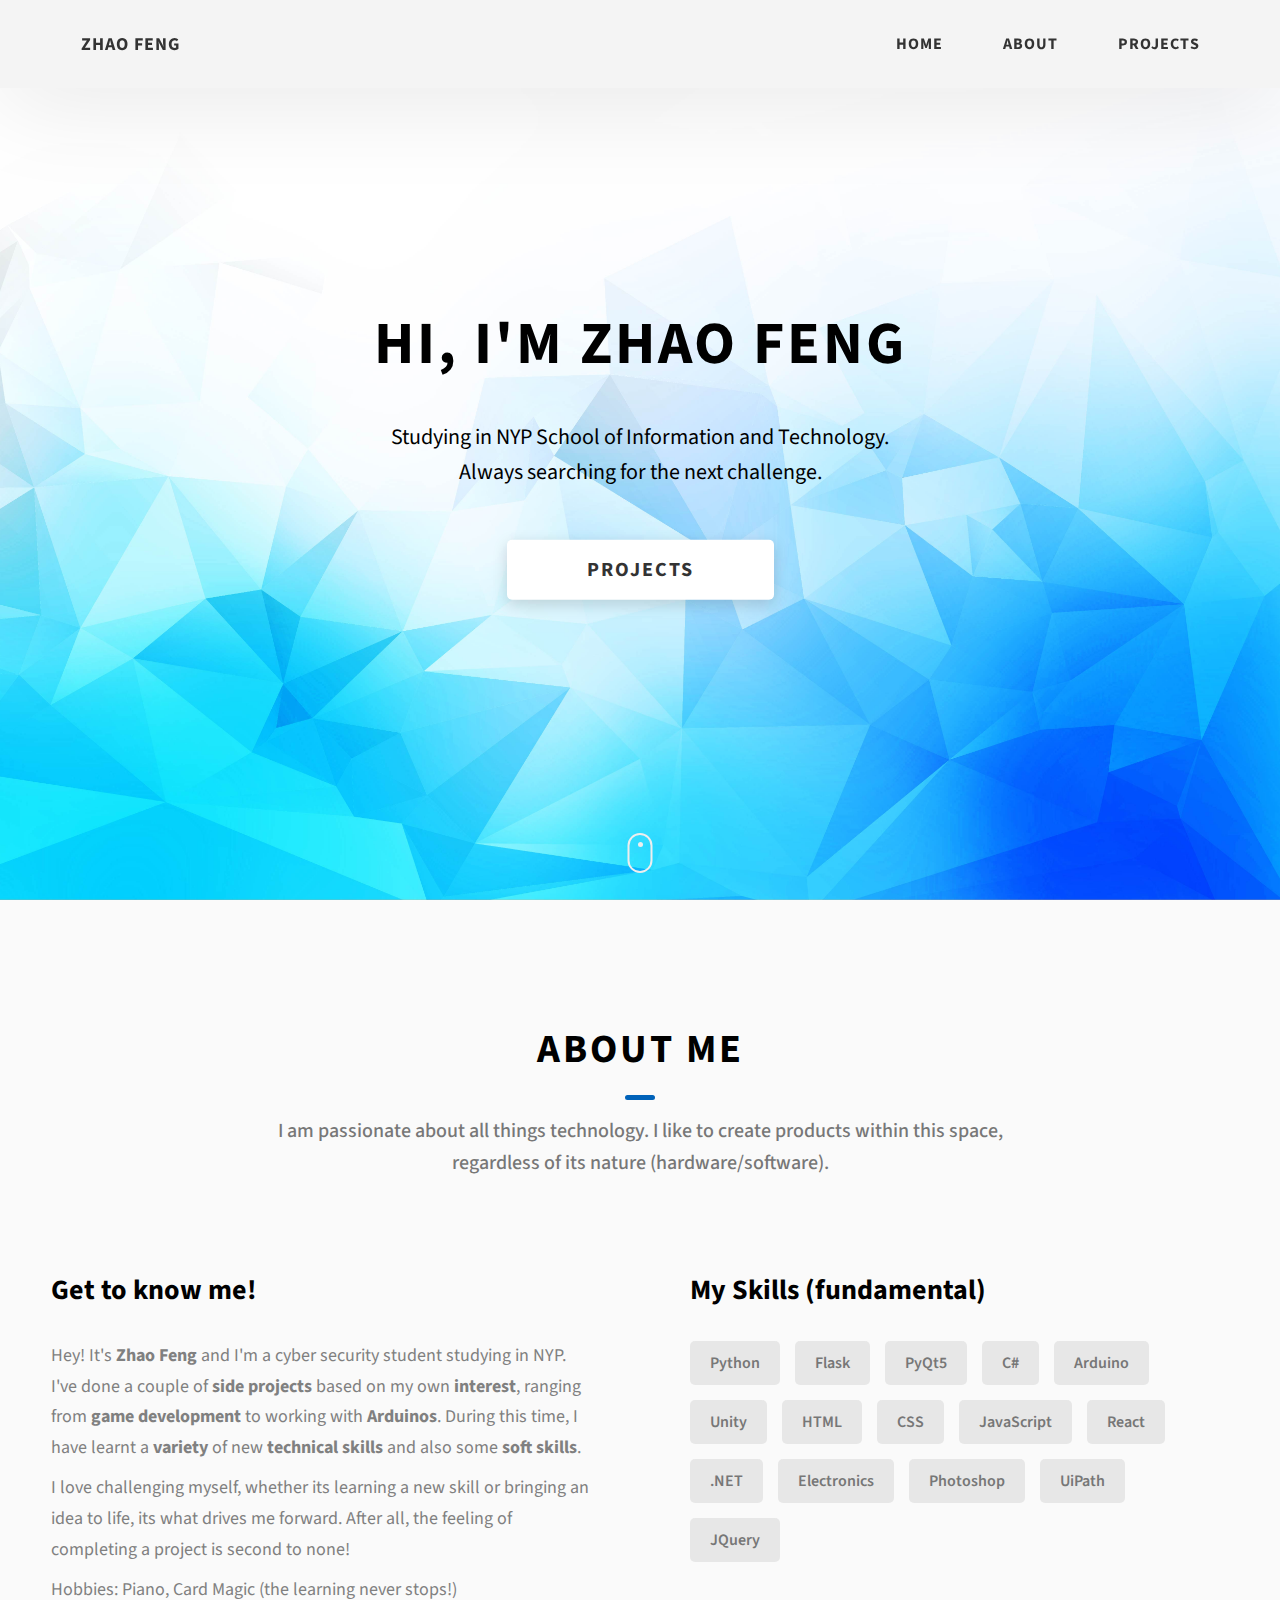
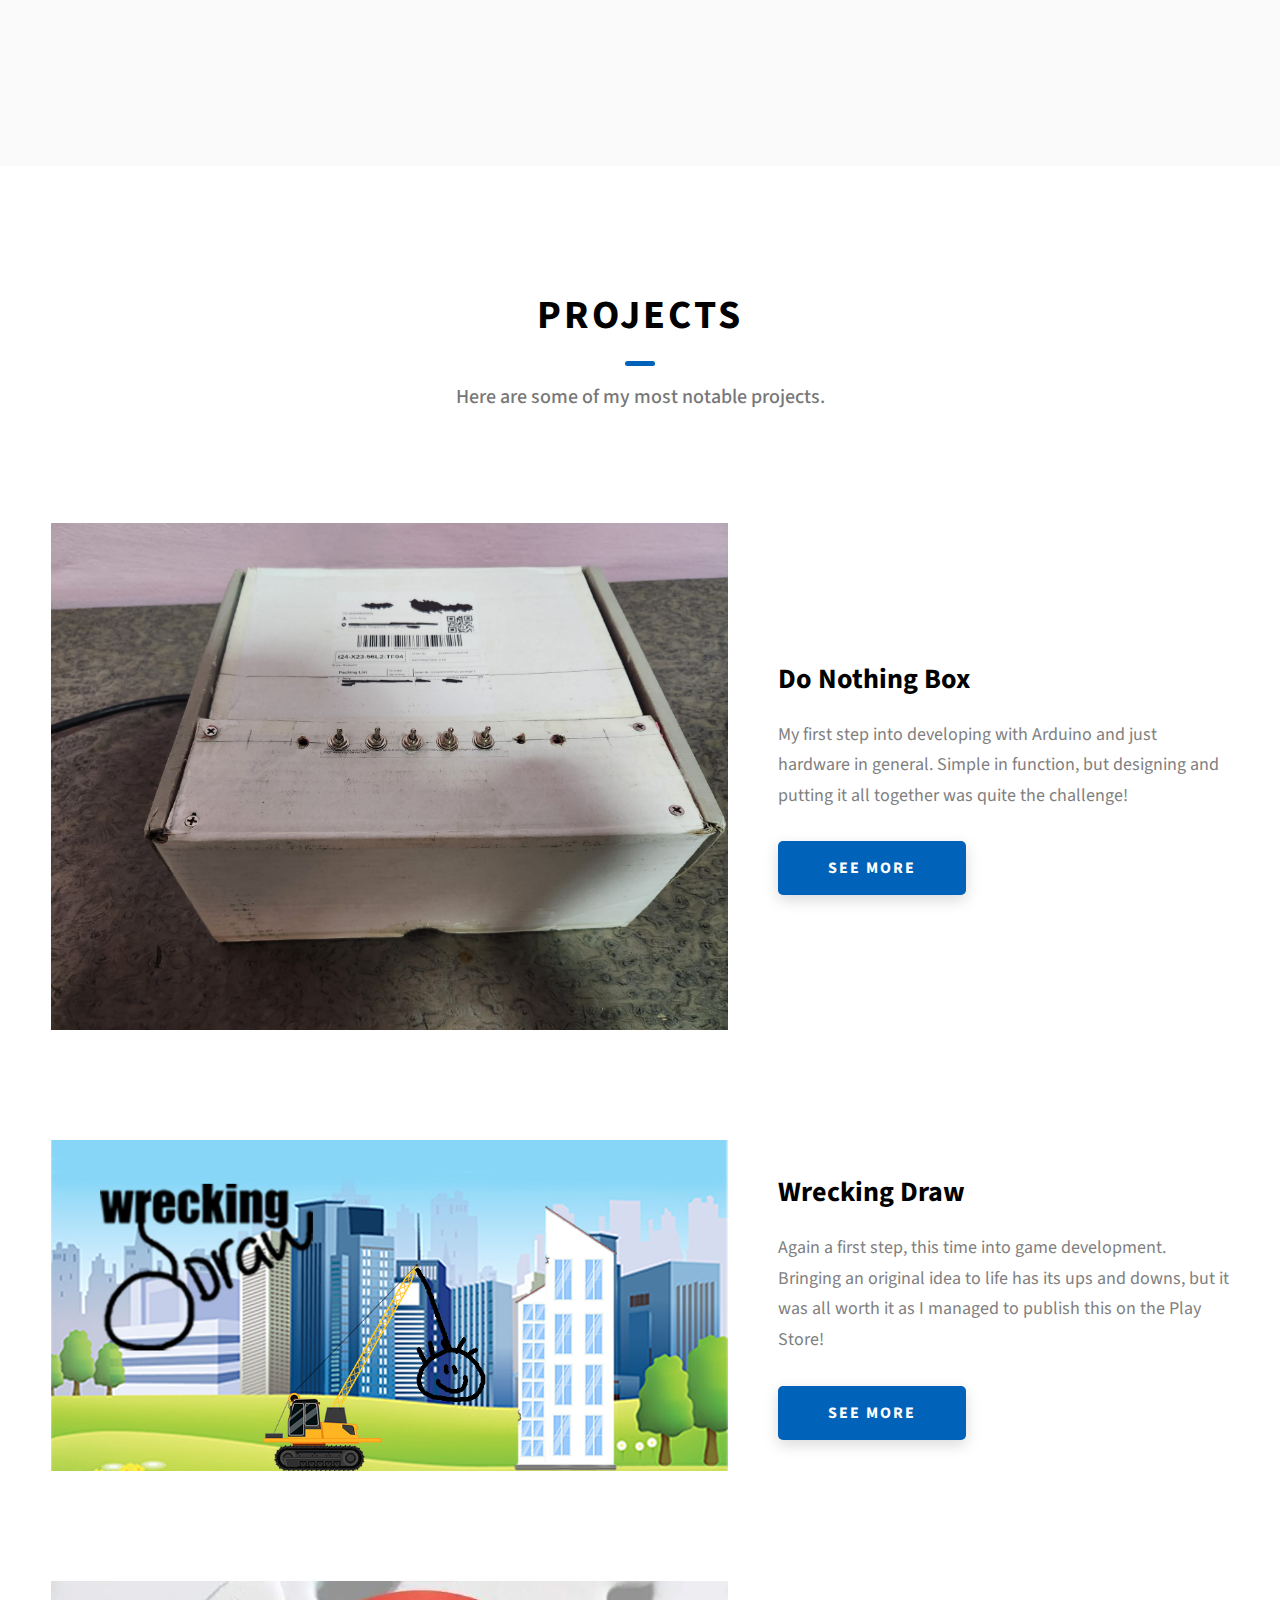
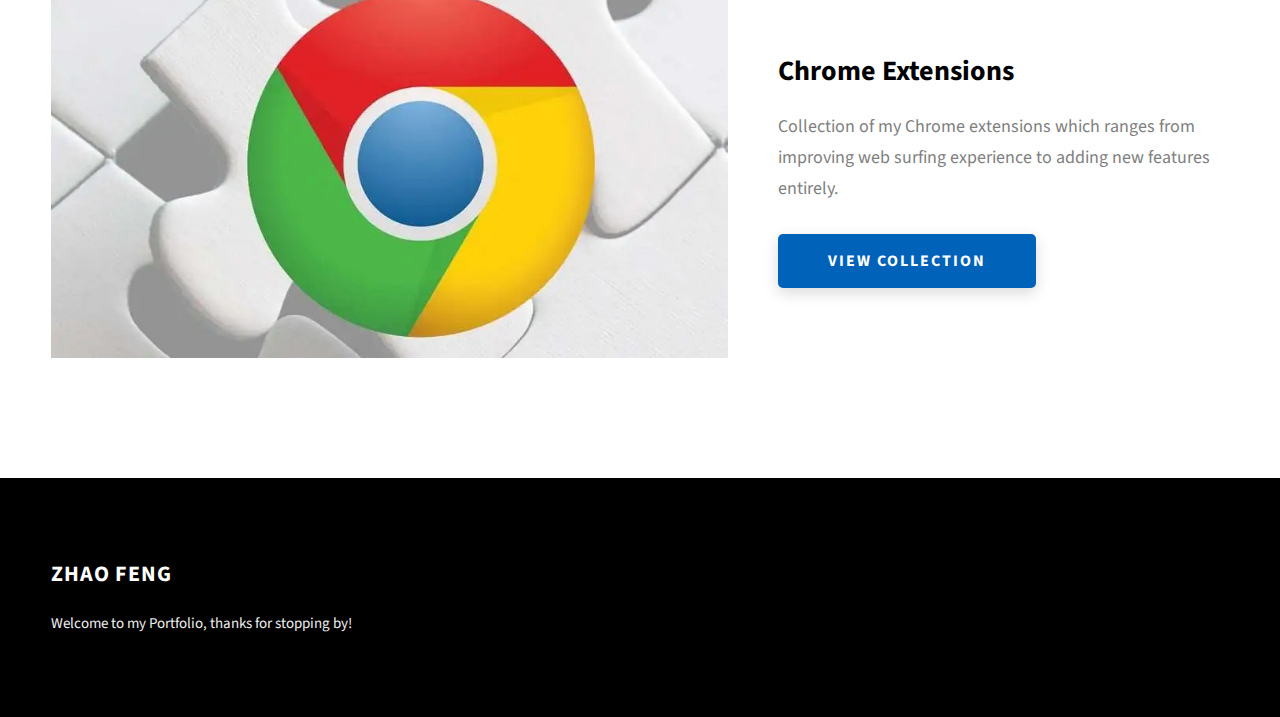
==== commit 4d2d48b5: "finished" ====
--- a/index.html
+++ b/index.html
@@ -35,9 +35,6 @@
                 Projects
               </a>
             </li>
-            <li class="header__link-wrapper">
-              <a href="./index.html#contact" class="header__link"> Contact </a>
-            </li>
           </ul>
           <div class="header__main-ham-menu-cont">
             <img
@@ -67,23 +64,19 @@
             <li class="header__sm-menu-link">
               <a href="./index.html#projects"> Projects </a>
             </li>
-
-            <li class="header__sm-menu-link">
-              <a href="./index.html#contact"> Contact </a>
-            </li>
           </ul>
         </div>
       </div>
     </header>
     <section class="home-hero">
       <div class="home-hero__content">
-        <h1 class="heading-primary">Hi, I'm zhao feng :)</h1>
+        <h1 class="heading-primary">Hi, I'm Zhao Feng</h1>
         <div class="home-hero__info">
           <p class="text-primary">
             Studying in NYP School of Information and Technology.
           </p>
           <p class="text-primary">
-            Searching for the next challenge. 
+            Always searching for the next challenge. 
           </p>
         </div>
         <div class="home-hero__cta">
@@ -107,10 +100,11 @@
             <h3 class="about__content-title">Get to know me!</h3>
             <div class="about__content-details">
               <p class="about__content-details-para">
-                Hi! It's
+                Hey! It's
                 <strong>Zhao Feng</strong>
-                and I'm a cyber security student studying in NYP, set to graduate soon.
-                 I've done a couple of <strong>side projects</strong> on my own, and <strong>learnt</strong> a variety of <strong>new skills</strong> during that time. 
+                and I'm a cyber security student studying in NYP.
+                 I've done a couple of <strong>side projects</strong> based on my own <strong>interest</strong>, ranging from <strong>game development</strong> to working with <strong>Arduinos</strong>.
+                 During this time, I have learnt a <strong>variety</strong> of new <strong>technical skills</strong> and also some <strong>soft skills</strong>. 
                 
               </p>
               <p class="about__content-details-para">
@@ -122,11 +116,11 @@
             </div>
           </div>
           <div class="about__content-skills">
-            <h3 class="about__content-title">My Skills</h3>
+            <h3 class="about__content-title">My Skills (fundamental)</h3>
             <div class="skills">
               <div class="skills__skill">Python</div>
               <div class="skills__skill">Flask</div>
-              <div class="skills__skill">TKinter</div>
+              <div class="skills__skill">PyQt5</div>
               <div class="skills__skill">C#</div>
               <div class="skills__skill">Arduino</div>
               <div class="skills__skill">Unity</div>
@@ -136,6 +130,9 @@
               <div class="skills__skill">React</div>
               <div class="skills__skill">.NET</div>
               <div class="skills__skill">Electronics</div>
+              <div class="skills__skill">Photoshop</div>
+              <div class="skills__skill">UiPath</div>
+              <div class="skills__skill">JQuery</div>
             </div>
           </div>
         </div>
@@ -146,8 +143,7 @@
         <h2 class="heading heading-sec heading-sec__mb-bg">
           <span class="heading-sec__main">Projects</span>
           <span class="heading-sec__sub">
-            Lorem ipsum dolor sit amet consectetur adipisicing elit. Hic facilis
-            tempora explicabo quae quod deserunt eius sapiente
+            Here are some of my most notable projects.
           </span>
         </h2>
 
@@ -155,72 +151,66 @@
           <div class="projects__row">
             <div class="projects__row-img-cont">
               <img
-                src="./assets/jpeg/project-mockup-example.jpeg"
+                src="projectImages\doNtgBox\overview.jpeg"
                 alt="Software Screenshot"
                 class="projects__row-img"
                 loading="lazy"
               />
             </div>
             <div class="projects__row-content">
-              <h3 class="projects__row-content-title">Project 1</h3>
+              <h3 class="projects__row-content-title">Do Nothing Box</h3>
               <p class="projects__row-content-desc">
-                Lorem ipsum dolor sit amet consectetur adipisicing elit. Hic
-                facilis tempora, explicabo quae quod deserunt eius sapiente
-                praesentium.
+                My first step into developing with Arduino and just hardware in general. Simple in function, but designing and putting it all together was quite the challenge!
               </p>
               <a
                 href="./project-1.html"
                 class="btn btn--med btn--theme dynamicBgClr"
                 target="_blank"
-                >Case Study</a
+                >See More</a
               >
             </div>
           </div>
           <div class="projects__row">
             <div class="projects__row-img-cont">
               <img
-                src="./assets/jpeg/project-mockup-example.jpeg"
+                src="projectImages\wreckingDraw\feature.png"
                 alt="Software Screenshot"
                 class="projects__row-img"
                 loading="lazy"
               />
             </div>
             <div class="projects__row-content">
-              <h3 class="projects__row-content-title">Project 2</h3>
+              <h3 class="projects__row-content-title">Wrecking Draw</h3>
               <p class="projects__row-content-desc">
-                Lorem ipsum dolor sit amet consectetur adipisicing elit. Hic
-                facilis tempora, explicabo quae quod deserunt eius sapiente
-                praesentium.
+                Again a first step, this time into game development. Bringing an original idea to life has its ups and downs, but it was all worth it as I managed to publish this on the Play Store!
               </p>
               <a
                 href="./project-2.html"
                 class="btn btn--med btn--theme dynamicBgClr"
                 target="_blank"
-                >Case Study</a
+                >See More</a
               >
             </div>
           </div>
           <div class="projects__row">
             <div class="projects__row-img-cont">
               <img
-                src="./assets/jpeg/project-mockup-example.jpeg"
+                src="projectImages\chromeExt\chromext.jpg"
                 alt="Software Screenshot"
                 class="projects__row-img"
                 loading="lazy"
               />
             </div>
             <div class="projects__row-content">
-              <h3 class="projects__row-content-title">Project 3</h3>
+              <h3 class="projects__row-content-title">Chrome Extensions</h3>
               <p class="projects__row-content-desc">
-                Lorem ipsum dolor sit amet consectetur adipisicing elit. Hic
-                facilis tempora, explicabo quae quod deserunt eius sapiente
-                praesentium.
+                Collection of my Chrome extensions which ranges from improving web surfing experience to adding new features entirely. 
               </p>
               <a
                 href="./project-3.html"
                 class="btn btn--med btn--theme dynamicBgClr"
                 target="_blank"
-                >Case Study</a
+                >View Collection</a
               >
             </div>
           </div>
@@ -231,67 +221,15 @@
     <footer class="main-footer">
       <div class="main-container">
         <div class="main-footer__upper">
-          <div class="main-footer__row main-footer__row-1">
-            <h2 class="heading heading-sm main-footer__heading-sm">
-              <span>Social</span>
-            </h2>
-            <div class="main-footer__social-cont">
-              <a target="_blank" rel="noreferrer" href="#">
-                <img
-                  class="main-footer__icon"
-                  src="./assets/png/linkedin-ico.png"
-                  alt="icon"
-                />
-              </a>
-              <a target="_blank" rel="noreferrer" href="#">
-                <img
-                  class="main-footer__icon"
-                  src="./assets/png/github-ico.png"
-                  alt="icon"
-                />
-              </a>
-              <a target="_blank" rel="noreferrer" href="#">
-                <img
-                  class="main-footer__icon"
-                  src="./assets/png/twitter-ico.png"
-                  alt="icon"
-                />
-              </a>
-              <a target="_blank" rel="noreferrer" href="#">
-                <img
-                  class="main-footer__icon"
-                  src="./assets/png/yt-ico.png"
-                  alt="icon"
-                />
-              </a>
-              <a target="_blank" rel="noreferrer" href="#">
-                <img
-                  class="main-footer__icon main-footer__icon--mr-none"
-                  src="./assets/png/insta-ico.png"
-                  alt="icon"
-                />
-              </a>
-            </div>
-          </div>
           <div class="main-footer__row main-footer__row-2">
-            <h4 class="heading heading-sm text-lt">John Doe</h4>
+            <h4 class="heading heading-sm text-lt">Zhao Feng</h4>
             <p class="main-footer__short-desc">
-              Lorem ipsum dolor sit amet consectetur adipisicing elit facilis
-              tempora explicabo quae quod deserunt
+              Welcome to my Portfolio, thanks for stopping by!
             </p>
           </div>
         </div>
-
-        <!-- If you give me some credit or shoutout here by linking to my website, then it will be a big thing for me and will help me a lot :) -->
-        <div class="main-footer__lower">
-          &copy; Copyright 2021. Made by
-          <a rel="noreferrer" target="_blank" href="https://rammaheshwari.com"
-            >Ram Maheshwari</a
-          >
-        </div>
       </div>
     </footer>
-
     <script src="./index.js"></script>
   </body>
 </html>
--- a/css/style.css
+++ b/css/style.css
@@ -458,7 +458,8 @@
     font-size: 1.8rem;
     line-height: 1.7;
     color: grey;
-    margin-bottom: 2rem; }
+    margin-bottom: 2rem;
+    text-align: justify }
 
 .project-details__tools-used {
   margin: 0 0 7rem 0; }
@@ -701,3 +702,50 @@
   to {
     opacity: 0;
     top: 27px; } }
+
+.showcaseImg{
+  width: 100%;
+}
+
+.tabs {
+  list-style: none;
+  position: relative;
+  margin: 0;
+  padding: 0;
+  width: 100%;
+  font-family: sans-serif
+}
+
+.tabs li {
+  display: inline-block;
+}
+
+.tabs input[type="radio"] {
+  display: none;
+}
+
+.tabs label {
+  display: block;
+  cursor: pointer;
+  padding: 10px 15px;
+  border: 2px solid black;
+  border-bottom: 0;
+  border-radius: 3px 3px 0 0;
+}
+
+.tabs .tab-panel {
+  display: none;
+  overflow: visible;
+  width: 100%;
+  position: absolute;
+  left: 0;
+}
+  
+.tabs [id^="tab"]:checked+label {
+    background-color: black;
+    color: #fff;
+  }
+
+  .tabs [id^="tab"]:checked~[id^="tab-panel"] {
+    display: block;
+  }
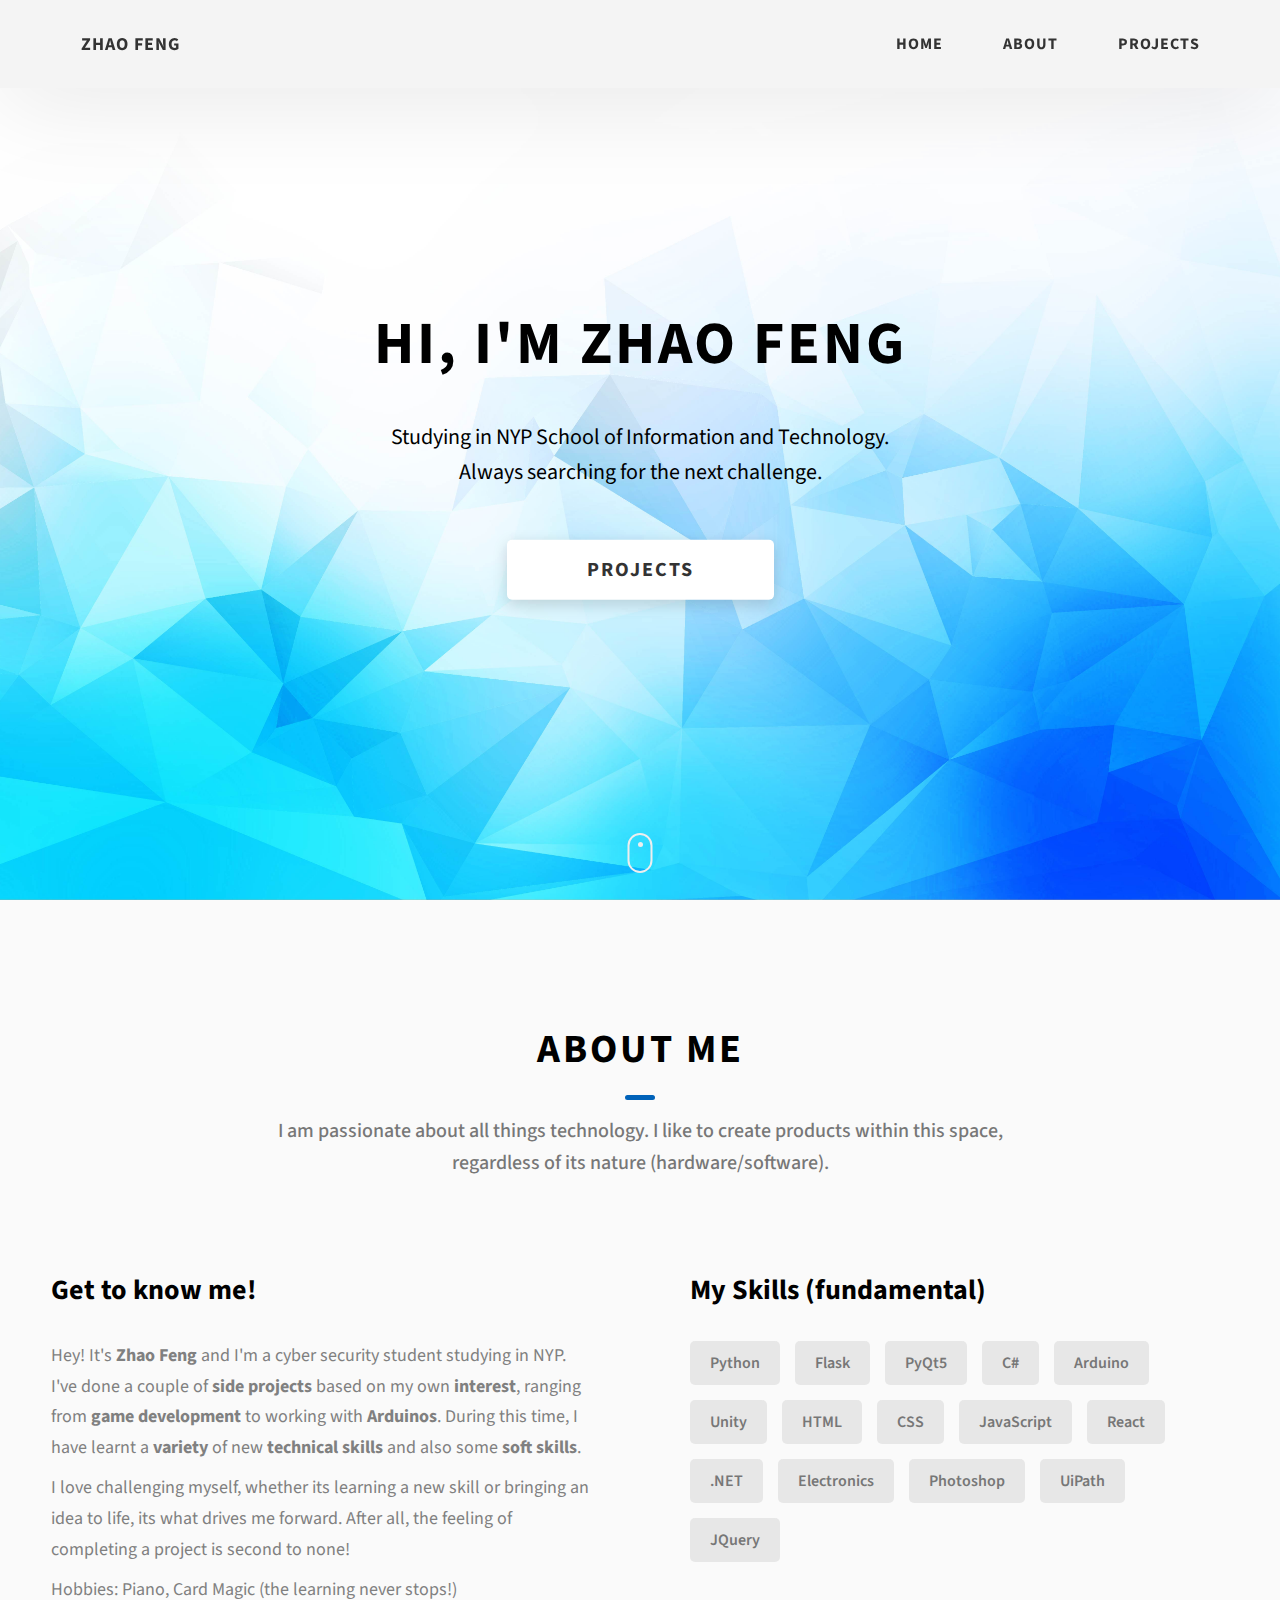
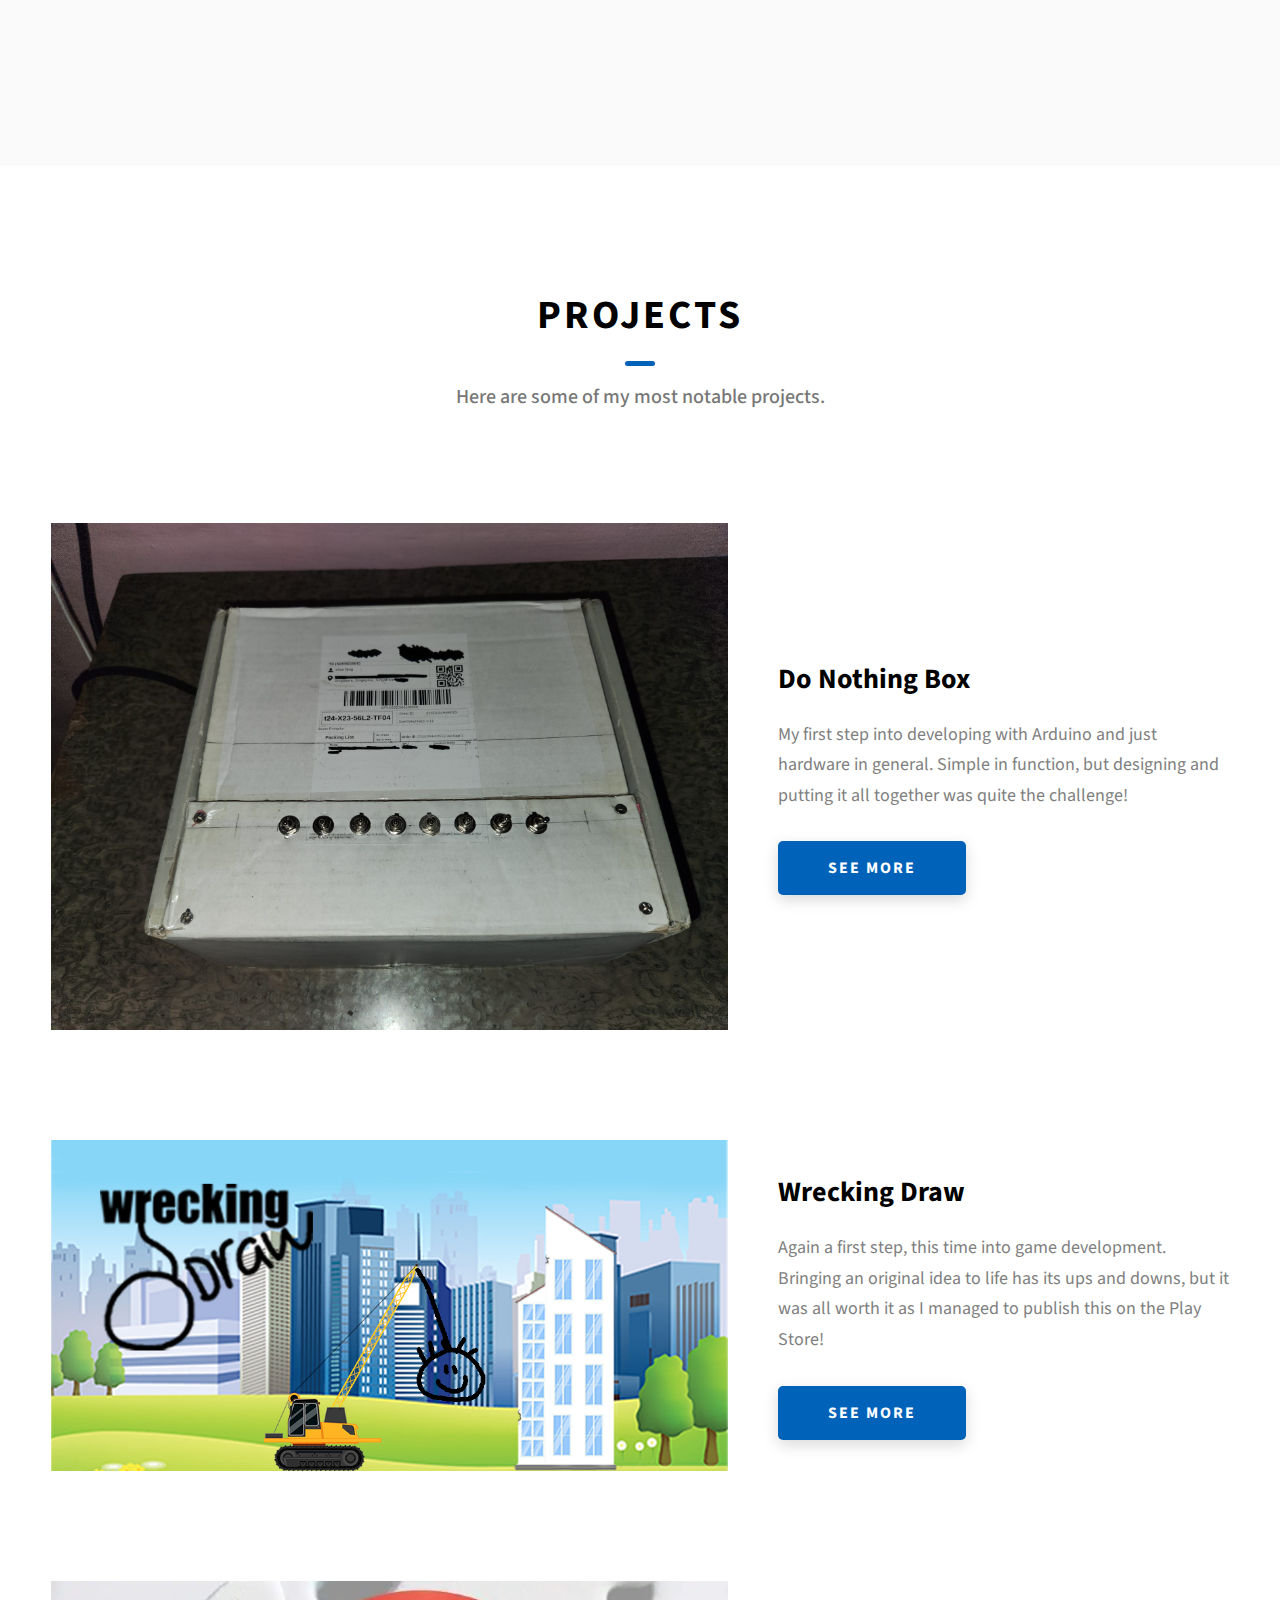
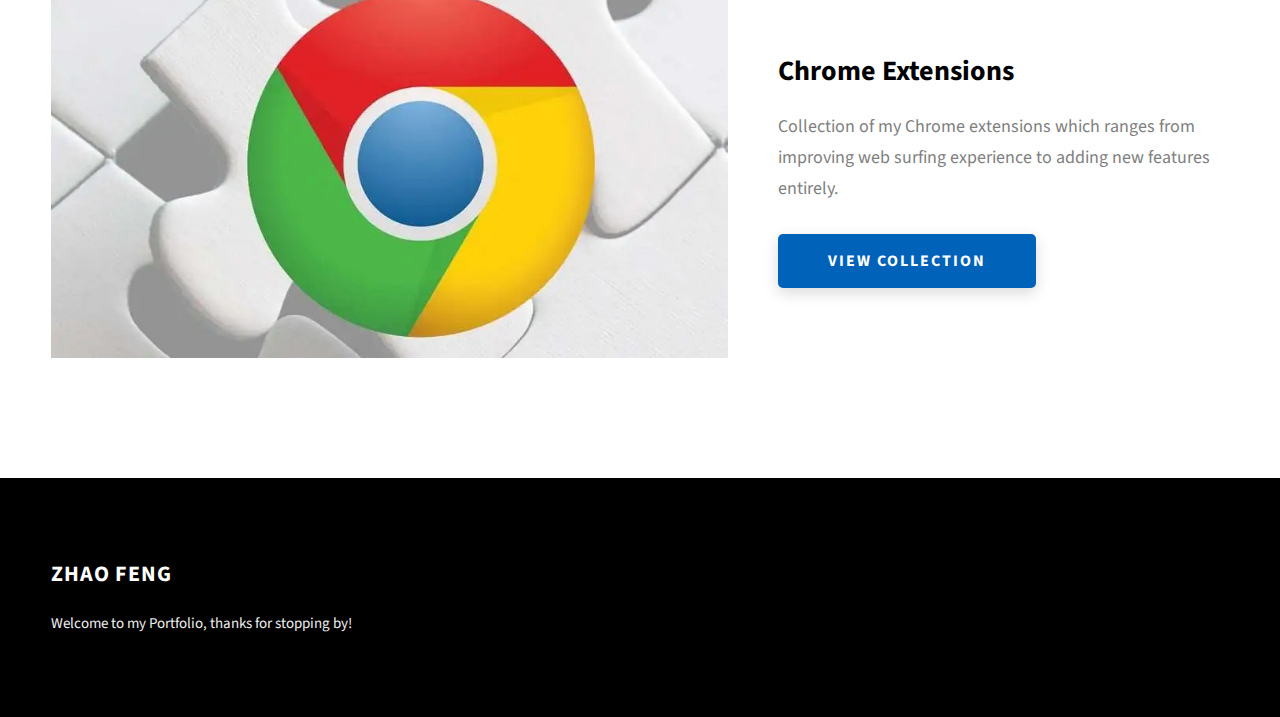
==== commit 4eb49460: "Update index.html" ====
--- a/index.html
+++ b/index.html
@@ -151,7 +151,7 @@
           <div class="projects__row">
             <div class="projects__row-img-cont">
               <img
-                src="projectImages\doNtgBox\overview.jpeg"
+                src="projectImages\doNtgBox\overviewNew.jpeg"
                 alt="Software Screenshot"
                 class="projects__row-img"
                 loading="lazy"
@@ -165,7 +165,6 @@
               <a
                 href="./project-1.html"
                 class="btn btn--med btn--theme dynamicBgClr"
-                target="_blank"
                 >See More</a
               >
             </div>
@@ -187,7 +186,6 @@
               <a
                 href="./project-2.html"
                 class="btn btn--med btn--theme dynamicBgClr"
-                target="_blank"
                 >See More</a
               >
             </div>
@@ -209,7 +207,6 @@
               <a
                 href="./project-3.html"
                 class="btn btn--med btn--theme dynamicBgClr"
-                target="_blank"
                 >View Collection</a
               >
             </div>
--- a/css/style.css
+++ b/css/style.css
@@ -185,7 +185,7 @@
 
 .home-hero {
   color: black;
-  background-image: url(../../assets/jpeg/art.jpg);
+  background-image: url(../assets/jpeg/art.jpg);
   width: 100vw;
   background-size: cover;
   background-color: white;
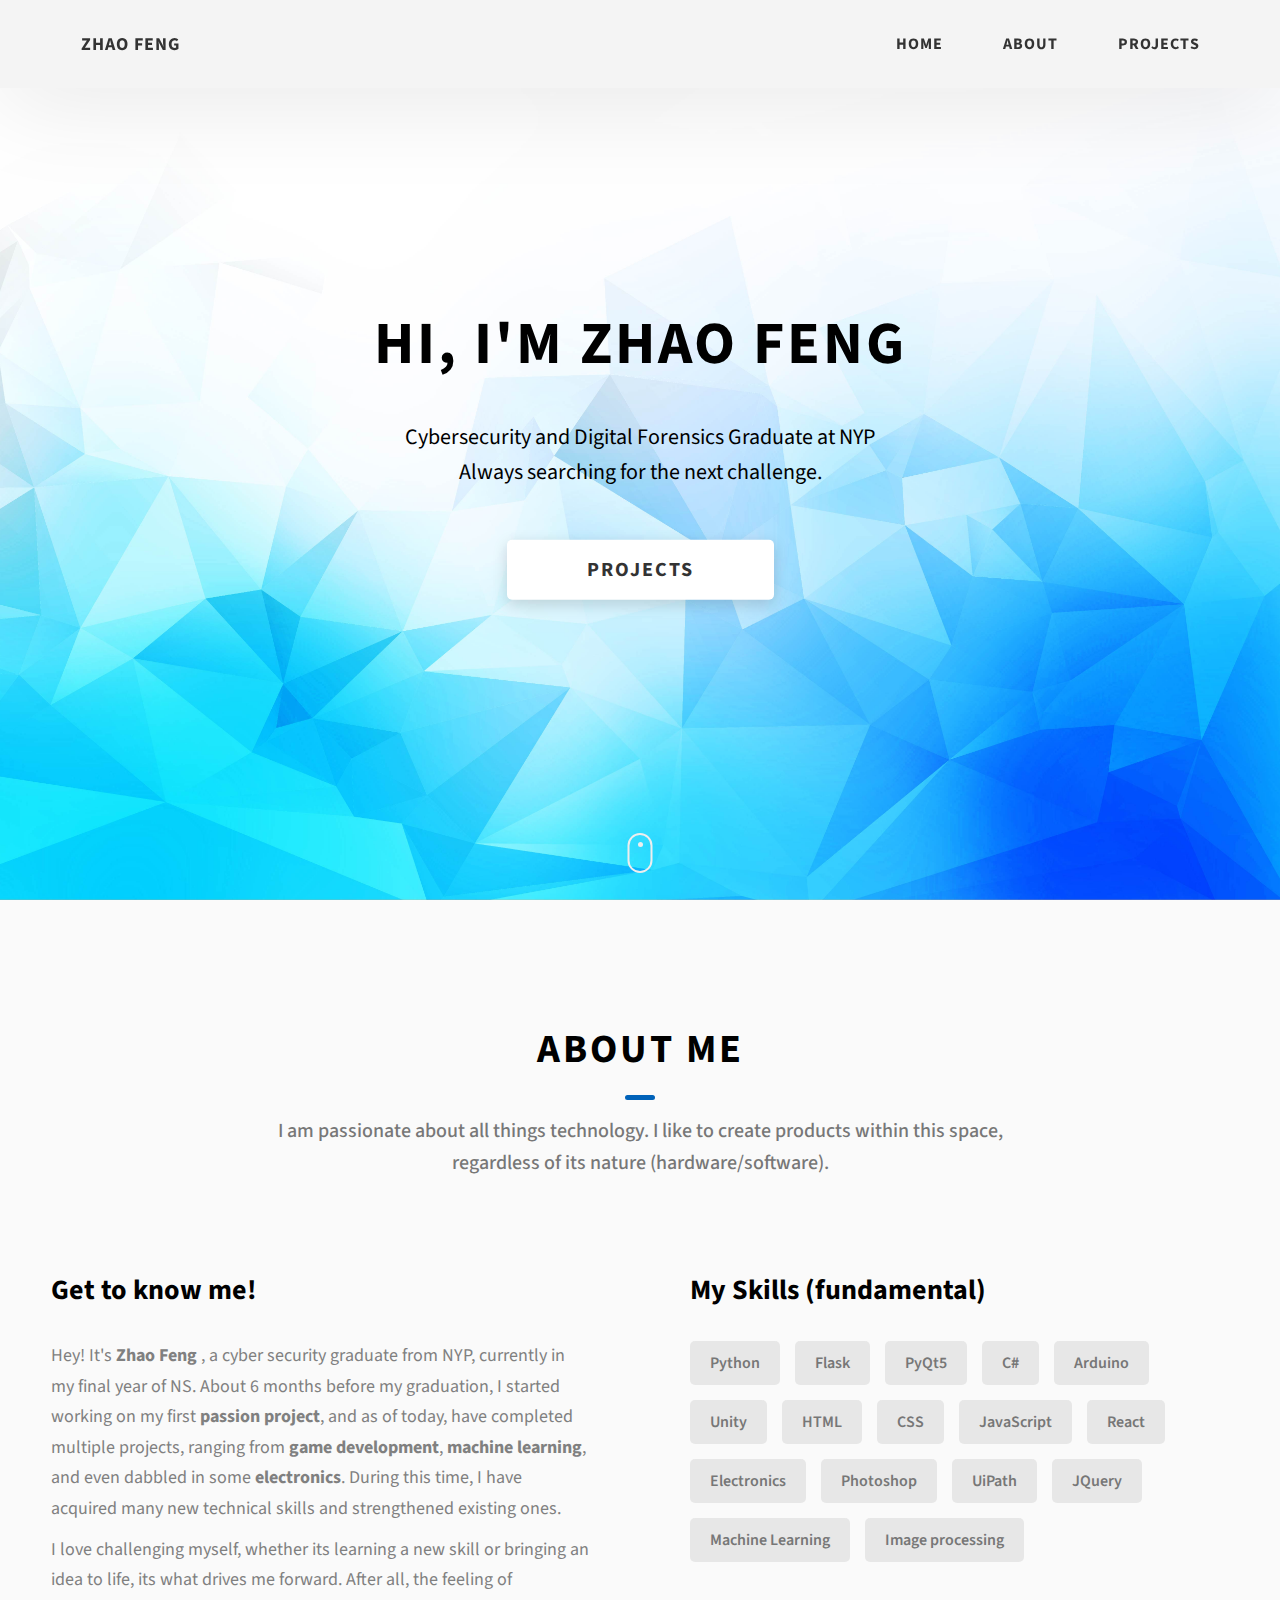
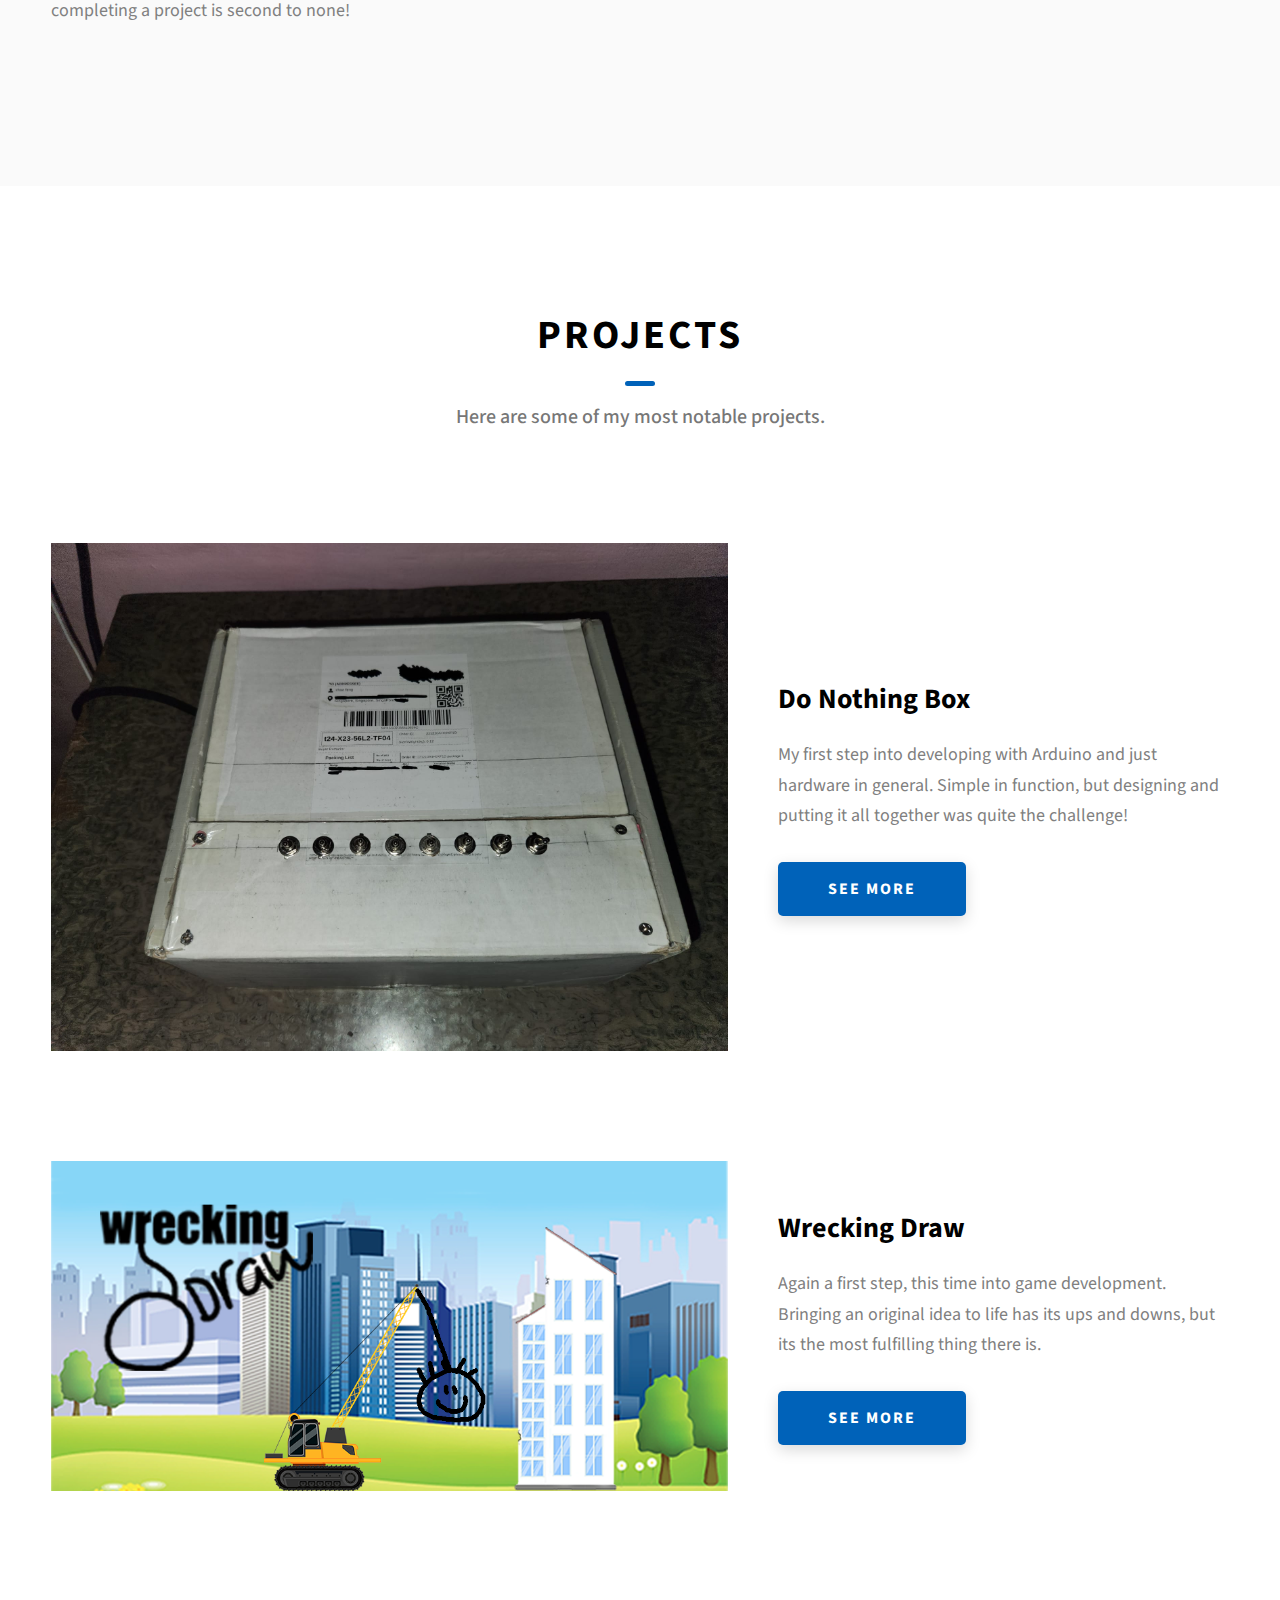
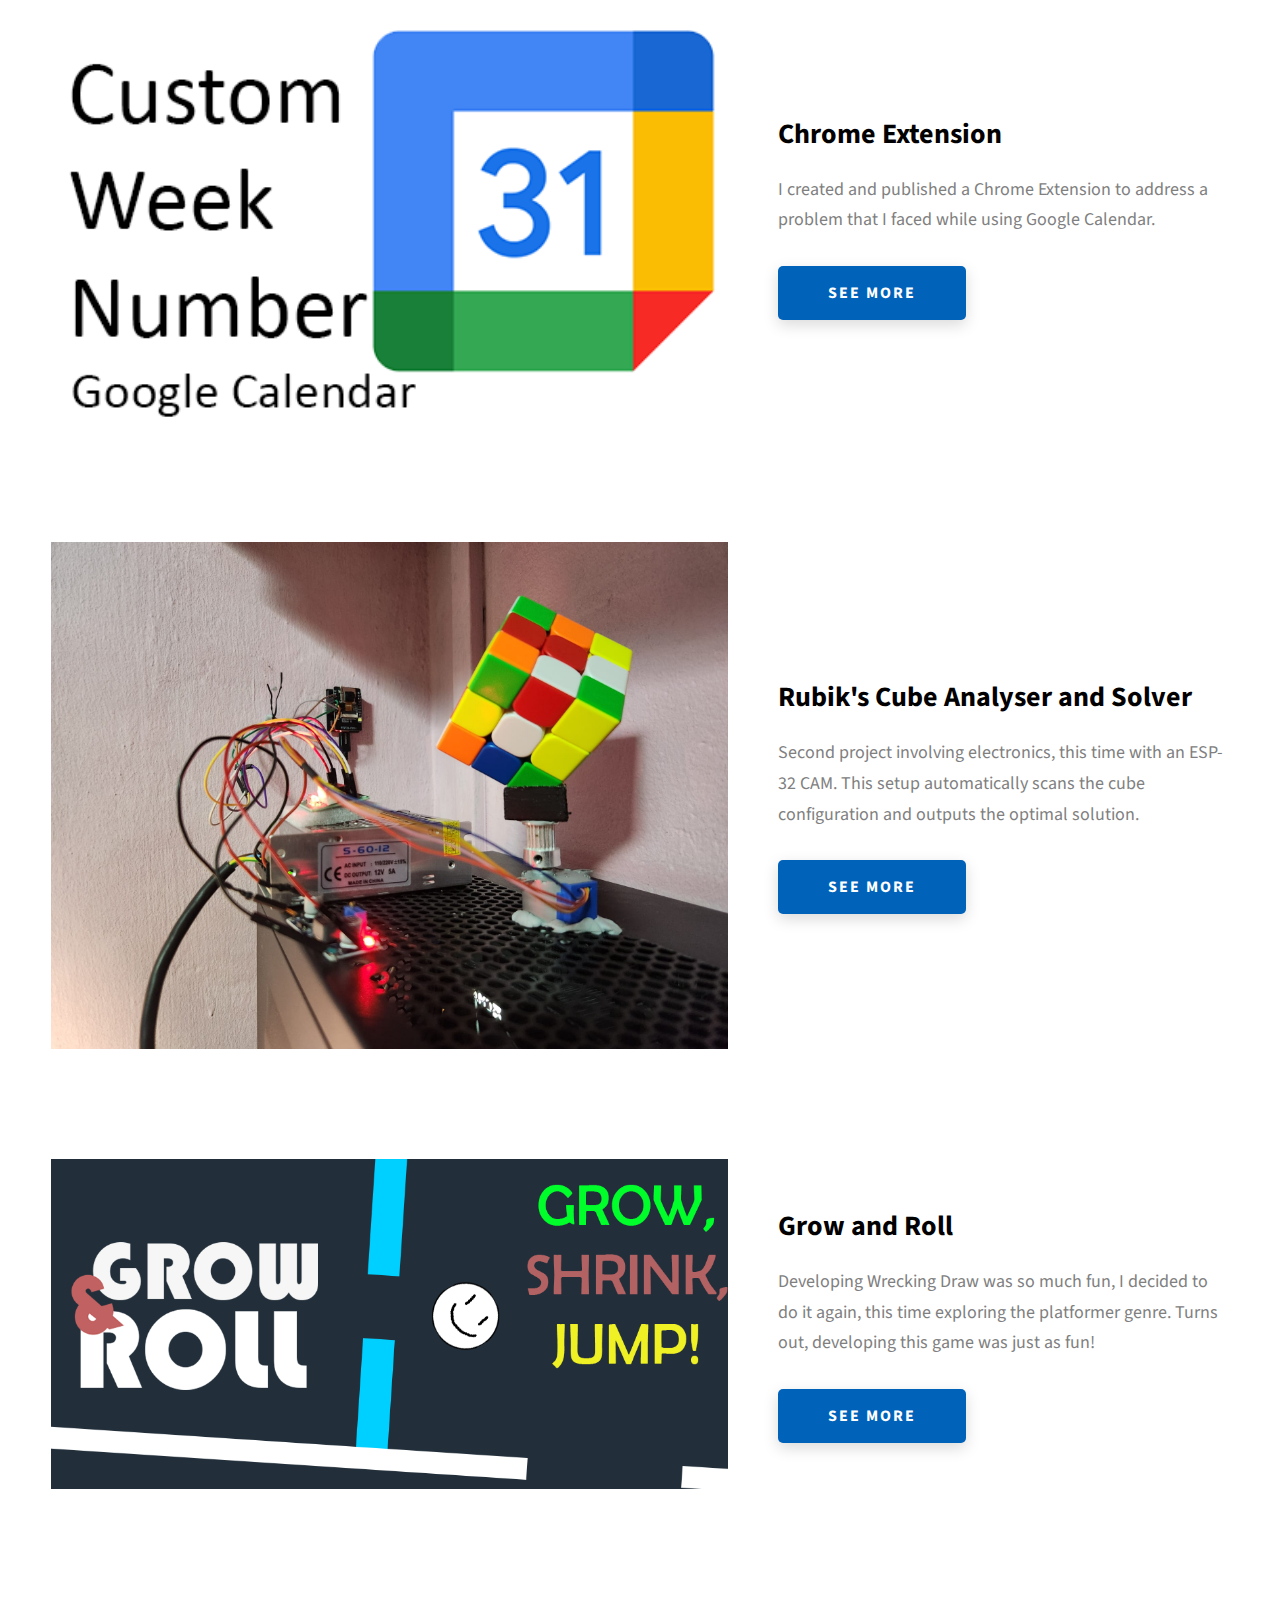
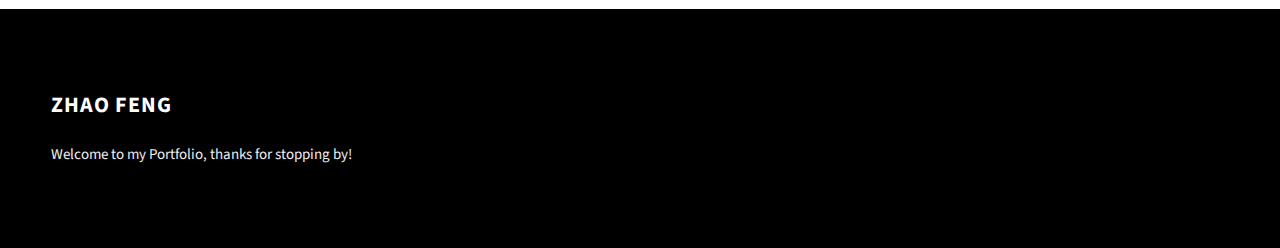
==== commit b2373977: "updated with latest info" ====
--- a/index.html
+++ b/index.html
@@ -73,14 +73,14 @@
         <h1 class="heading-primary">Hi, I'm Zhao Feng</h1>
         <div class="home-hero__info">
           <p class="text-primary">
-            Studying in NYP School of Information and Technology.
+            Cybersecurity and Digital Forensics Graduate at NYP
           </p>
           <p class="text-primary">
             Always searching for the next challenge. 
           </p>
         </div>
         <div class="home-hero__cta">
-          <a href="./#projects" class="btn btn--bg">Projects</a>
+          <a href="./index.html#projects" class="btn btn--bg">Projects</a>
         </div>
       </div>
       <div class="home-hero__mouse-scroll-cont">
@@ -102,16 +102,13 @@
               <p class="about__content-details-para">
                 Hey! It's
                 <strong>Zhao Feng</strong>
-                and I'm a cyber security student studying in NYP.
-                 I've done a couple of <strong>side projects</strong> based on my own <strong>interest</strong>, ranging from <strong>game development</strong> to working with <strong>Arduinos</strong>.
-                 During this time, I have learnt a <strong>variety</strong> of new <strong>technical skills</strong> and also some <strong>soft skills</strong>. 
+                , a cyber security graduate from NYP, currently in my final year of NS. 
+                About 6 months before my graduation, I started working on my first <strong>passion project</strong>, and as of today, have completed multiple projects, ranging from <strong>game development</strong>, <strong>machine learning</strong>, and even dabbled in some <strong>electronics</strong>.
+                 During this time, I have acquired many new technical skills and strengthened existing ones.
                 
               </p>
               <p class="about__content-details-para">
                 I love challenging myself, whether its learning a new skill or bringing an idea to life, its what drives me forward. After all, the feeling of completing a project is second to none!
-              </p>
-              <p class="about__content-details-para">
-                Hobbies: Piano, Card Magic (the learning never stops!)
               </p>
             </div>
           </div>
@@ -128,11 +125,12 @@
               <div class="skills__skill">CSS</div>
               <div class="skills__skill">JavaScript</div>
               <div class="skills__skill">React</div>
-              <div class="skills__skill">.NET</div>
               <div class="skills__skill">Electronics</div>
               <div class="skills__skill">Photoshop</div>
               <div class="skills__skill">UiPath</div>
               <div class="skills__skill">JQuery</div>
+              <div class="skills__skill">Machine Learning</div>
+              <div class="skills__skill">Image processing</div>
             </div>
           </div>
         </div>
@@ -163,7 +161,7 @@
                 My first step into developing with Arduino and just hardware in general. Simple in function, but designing and putting it all together was quite the challenge!
               </p>
               <a
-                href="./project-1.html"
+                href="./doNtg.html"
                 class="btn btn--med btn--theme dynamicBgClr"
                 >See More</a
               >
@@ -181,10 +179,10 @@
             <div class="projects__row-content">
               <h3 class="projects__row-content-title">Wrecking Draw</h3>
               <p class="projects__row-content-desc">
-                Again a first step, this time into game development. Bringing an original idea to life has its ups and downs, but it was all worth it as I managed to publish this on the Play Store!
-              </p>
-              <a
-                href="./project-2.html"
+                Again a first step, this time into game development. Bringing an original idea to life has its ups and downs, but its the most fulfilling thing there is.
+              </p>
+              <a
+                href="./wreckDraw.html"
                 class="btn btn--med btn--theme dynamicBgClr"
                 >See More</a
               >
@@ -193,24 +191,70 @@
           <div class="projects__row">
             <div class="projects__row-img-cont">
               <img
-                src="projectImages\chromeExt\chromext.jpg"
-                alt="Software Screenshot"
-                class="projects__row-img"
-                loading="lazy"
-              />
-            </div>
-            <div class="projects__row-content">
-              <h3 class="projects__row-content-title">Chrome Extensions</h3>
-              <p class="projects__row-content-desc">
-                Collection of my Chrome extensions which ranges from improving web surfing experience to adding new features entirely. 
-              </p>
-              <a
-                href="./project-3.html"
-                class="btn btn--med btn--theme dynamicBgClr"
-                >View Collection</a
-              >
-            </div>
-          </div>
+                src="projectImages\chromeExt\marq.png"
+                alt="Software Screenshot"
+                class="projects__row-img"
+                loading="lazy"
+              />
+            </div>
+            <div class="projects__row-content">
+              <h3 class="projects__row-content-title">Chrome Extension</h3>
+              <p class="projects__row-content-desc">
+                I created and published a Chrome Extension to address a problem that I faced while using Google Calendar.
+              </p>
+              <a
+                href="./chromeEx.html"
+                class="btn btn--med btn--theme dynamicBgClr"
+                >SEE MORE</a
+              >
+            </div>
+          </div>
+          <!-- new row -->
+          <div class="projects__row">
+            <div class="projects__row-img-cont">
+              <img
+                src="projectImages\rubiksCubeSolver\cover.jpg"
+                alt="Software Screenshot"
+                class="projects__row-img"
+                loading="lazy"
+              />
+            </div>
+            <div class="projects__row-content">
+              <h3 class="projects__row-content-title">Rubik's Cube Analyser and Solver</h3>
+              <p class="projects__row-content-desc">
+                Second project involving electronics, this time with an ESP-32 CAM. This setup automatically scans the cube configuration and outputs the optimal solution.
+              </p>
+              <a
+                href="./rubiksSolver.html"
+                class="btn btn--med btn--theme dynamicBgClr"
+                >SEE MORE</a
+              >
+            </div>
+          </div>
+          <!-- end row -->
+          <!-- new row -->
+          <div class="projects__row">
+            <div class="projects__row-img-cont">
+              <img
+                src="projectImages\growRoll\feature.png "
+                alt="Software Screenshot"
+                class="projects__row-img"
+                loading="lazy"
+              />
+            </div>
+            <div class="projects__row-content">
+              <h3 class="projects__row-content-title">Grow and Roll</h3>
+              <p class="projects__row-content-desc">
+                Developing Wrecking Draw was so much fun, I decided to do it again, this time exploring the platformer genre. Turns out, developing this game was just as fun!
+              </p>
+              <a
+                href="./growRoll.html"
+                class="btn btn--med btn--theme dynamicBgClr"
+                >SEE MORE</a
+              >
+            </div>
+          </div>
+          <!-- end row -->
         </div>
       </div>
     </section>
